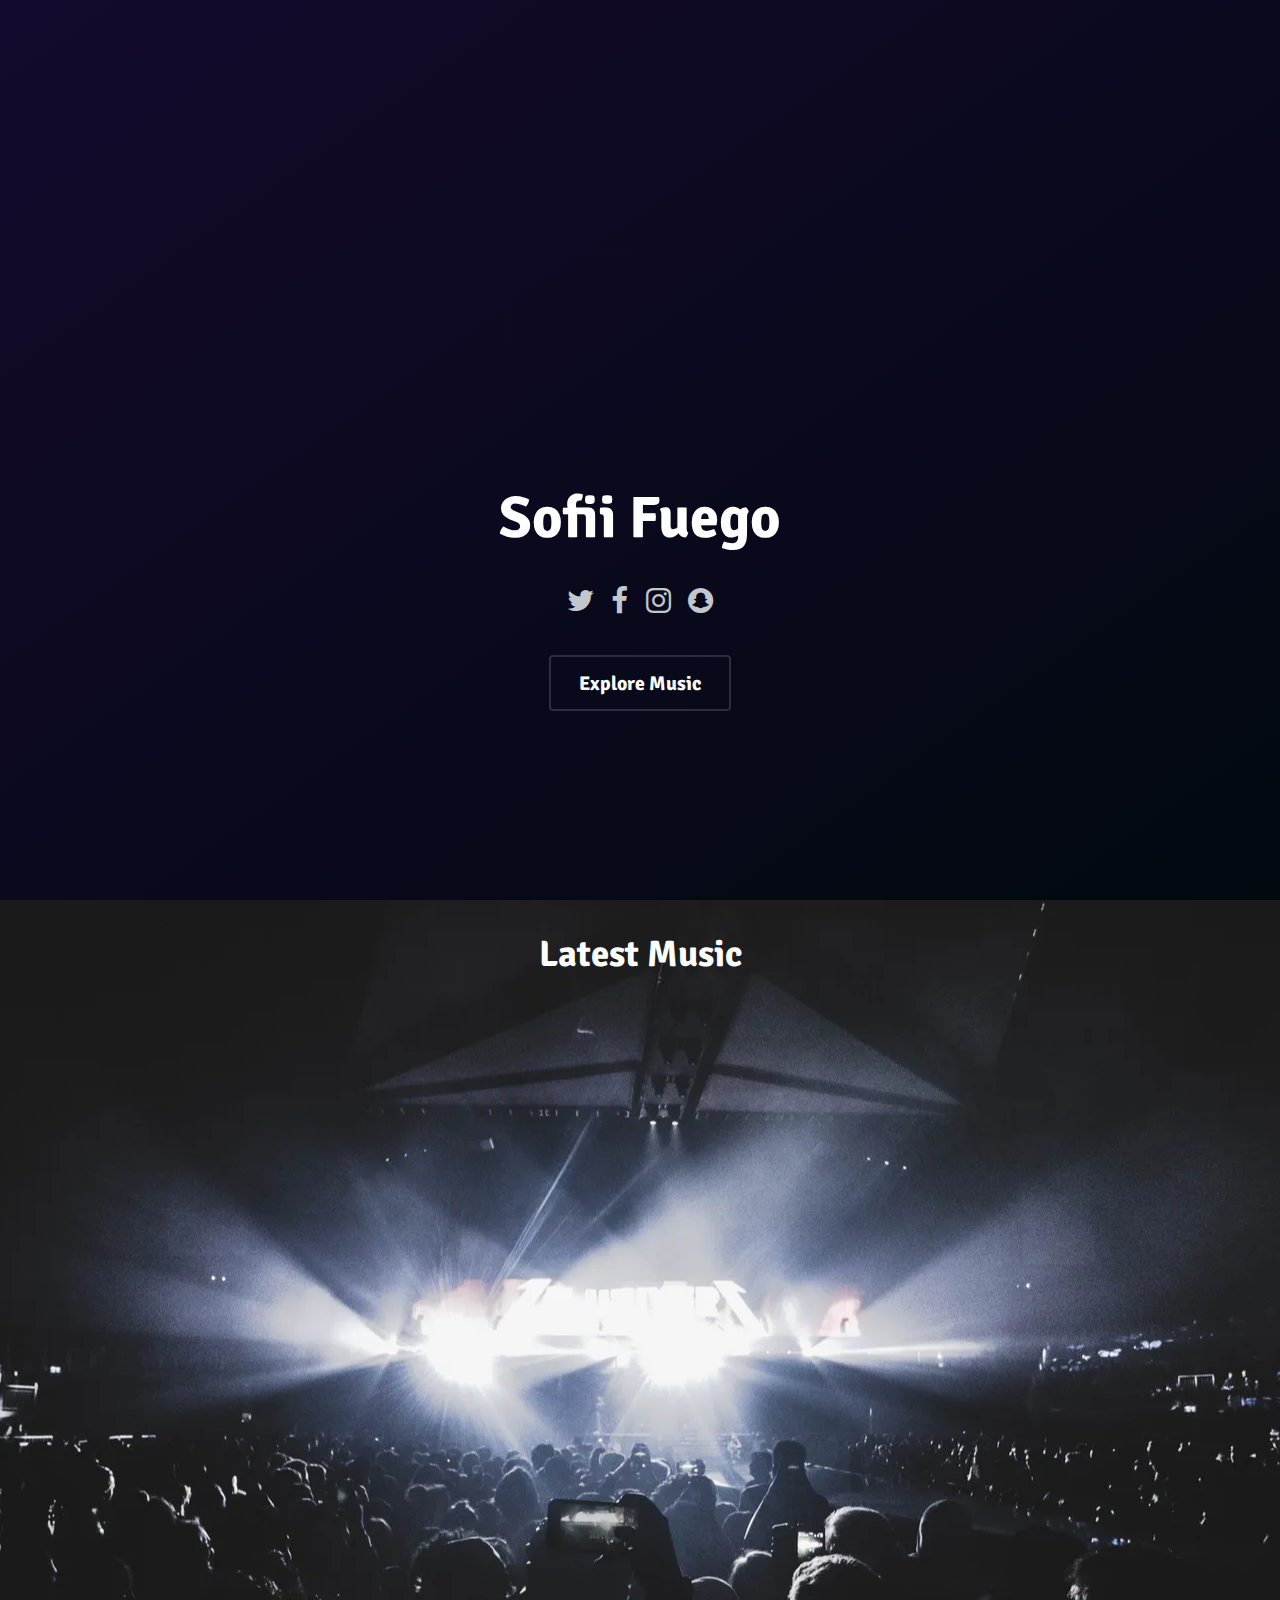
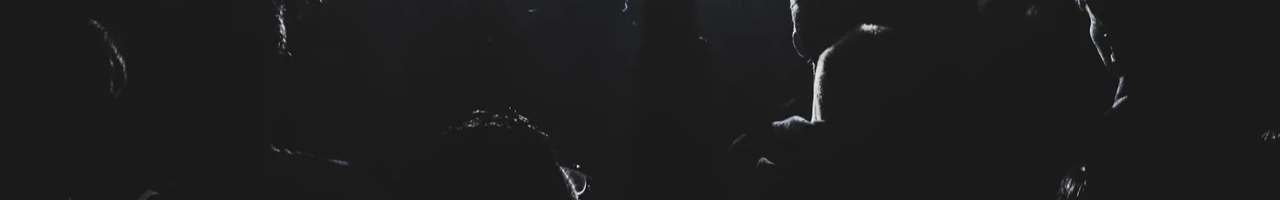
==== index.html @ 96dea08d "Add files via upload" ====
<!DOCTYPE HTML>
<!--
	Broadcast by TEMPLATED
	templated.co @templatedco
	Released for free under the Creative Commons Attribution 3.0 license (templated.co/license)
-->
<html>
	<head>
		<title>Broadcast by TEMPLATED</title>
		<meta charset="utf-8" />
		<meta name="viewport" content="width=device-width, initial-scale=1" />
		<link rel="stylesheet" href="assets/css/main.css" />
	</head>
	<body>

	



			<!-- Banner -->
			<!--
				To use a video as your background, set data-video to the name of your video without
				its extension (eg. images/banner). Your video must be available in both .mp4 and .webm
				formats to work correctly.
			-->
				<section id="banner">
					<div class="inner">
						<header>
							<h1>Sofii Fuego</h1>
							<ul class="icons">
								<li><a href="#" class="icon fa-twitter"><span class="label">Twitter</span></a></li>
								<li><a href="#" class="icon fa-facebook"><span class="label">Facebook</span></a></li>
								<li><a href="#" class="icon fa-instagram"><span class="label">Instagram</span></a></li>
								<li><a href="#" class="icon fa-snapchat"><span class="label">Snapchat</span></a></li>
							</ul>
						</header>
						<a href="#section-2" class="button big alt scrolly">Explore Music</a>
					</div>

				</section>
				<section id="section-2">
					<div id="section2">
						<div id="videoheader"><h2>Latest Music</h2></div>
						<div id="iframewrap">
							
								<iframe style="width:100%;height:100%;" src="https://www.youtube.com/embed/vJXxEV3_9A8" frameborder="0" allowfullscreen></iframe>

						</div>
					
					</div>
					
				</section>



			

		<!-- Scripts -->
			<script src="assets/js/jquery.min.js"></script>
			<script src="assets/js/jquery.scrolly.min.js"></script>
			<script src="assets/js/skel.min.js"></script>
			<script src="assets/js/util.js"></script>
			<script src="assets/js/main.js"></script>

	</body>
</html>
---- assets/css/main.css ----
@charset "UTF-8";
@import url(font-awesome.min.css);
@import url("https://fonts.googleapis.com/css?family=Signika:300,700");

/*
	Broadcast by TEMPLATED
	templated.co @templatedco
	Released for free under the Creative Commons Attribution 3.0 license (templated.co/license)
*/

/* Reset */
	
	html, body, div, span, applet, object, iframe, h1, h2, h3, h4, h5, h6, p, blockquote, pre, a, abbr, acronym, address, big, cite, code, del, dfn, em, img, ins, kbd, q, s, samp, small, strike, strong, sub, sup, tt, var, b, u, i, center, dl, dt, dd, ol, ul, li, fieldset, form, label, legend, table, caption, tbody, tfoot, thead, tr, th, td, article, aside, canvas, details, embed, figure, figcaption, footer, header, hgroup, menu, nav, output, ruby, section, summary, time, mark, audio, video {
		margin: 0;
		padding: 0;
		border: 0;
		font-size: 100%;
		font: inherit;
		vertical-align: baseline;
	}

	article, aside, details, figcaption, figure, footer, header, hgroup, menu, nav, section {
		display: block;
	}

	body {
		line-height: 1;
	}

	ol, ul {
		list-style: none;
	}

	blockquote, q {
		quotes: none;
	}

	blockquote:before, blockquote:after, q:before, q:after {
		content: '';
		content: none;
	}

	table {
		border-collapse: collapse;
		border-spacing: 0;
	}

	body {
		-webkit-text-size-adjust: none;
	}

/* Box Model */

	*, *:before, *:after {
		-moz-box-sizing: border-box;
		-webkit-box-sizing: border-box;
		box-sizing: border-box;
	}

/* Containers */

	.container {
		margin-left: auto;
		margin-right: auto;
	}

	.container.\31 25\25 {
		width: 100%;
		max-width: 100em;
		min-width: 80em;
	}

	.container.\37 5\25 {
		width: 60em;
	}

	.container.\35 0\25 {
		width: 40em;
	}

	.container.\32 5\25 {
		width: 20em;
	}

	.container {
		width: 80em;
	}
	#section2{
		position: relative;
		height: 100vh;
		width: 100%;
		justify-content: center;
		text-align: center;
		background-image: url("../../images/crowd.jpg");
		background-position: center;
	}
	#iframewrap{
		position: absolute;
		height: 80%;
		width: 70%;
		left: 15%;
	}
	#videoheader{
		position: relative;
		top: 3%;
	}


	@media screen and (max-width: 1680px) {

		.container.\31 25\25 {
			width: 100%;
			max-width: 100em;
			min-width: 80em;
		}

		.container.\37 5\25 {
			width: 60em;
		}

		.container.\35 0\25 {
			width: 40em;
		}

		.container.\32 5\25 {
			width: 20em;
		}

		.container {
			width: 80em;
		}

	}

	@media screen and (max-width: 1280px) {

		.container.\31 25\25 {
			width: 100%;
			max-width: 81.25em;
			min-width: 65em;
		}

		.container.\37 5\25 {
			width: 48.75em;
		}

		.container.\35 0\25 {
			width: 32.5em;
		}

		.container.\32 5\25 {
			width: 16.25em;
		}

		.container {
			width: 65em;
		}

	}

	@media screen and (max-width: 980px) {

		.container.\31 25\25 {
			width: 100%;
			max-width: 112.5%;
			min-width: 90%;
		}

		.container.\37 5\25 {
			width: 67.5%;
		}

		.container.\35 0\25 {
			width: 45%;
		}

		.container.\32 5\25 {
			width: 22.5%;
		}

		.container {
			width: 90%;
		}

	}

	@media screen and (max-width: 736px) {

		.container.\31 25\25 {
			width: 100%;
			max-width: 112.5%;
			min-width: 90%;
		}

		.container.\37 5\25 {
			width: 67.5%;
		}

		.container.\35 0\25 {
			width: 45%;
		}

		.container.\32 5\25 {
			width: 22.5%;
		}

		.container {
			width: 90% !important;
		}

	}

	@media screen and (max-width: 480px) {

		.container.\31 25\25 {
			width: 100%;
			max-width: 112.5%;
			min-width: 90%;
		}

		.container.\37 5\25 {
			width: 67.5%;
		}

		.container.\35 0\25 {
			width: 45%;
		}

		.container.\32 5\25 {
			width: 22.5%;
		}

		.container {
			width: 90% !important;
		}

	}

/* Grid */

	.row {
		border-bottom: solid 1px transparent;
		-moz-box-sizing: border-box;
		-webkit-box-sizing: border-box;
		box-sizing: border-box;
	}

	.row > * {
		float: left;
		-moz-box-sizing: border-box;
		-webkit-box-sizing: border-box;
		box-sizing: border-box;
	}

	.row:after, .row:before {
		content: '';
		display: block;
		clear: both;
		height: 0;
	}

	.row.uniform > * > :first-child {
		margin-top: 0;
	}

	.row.uniform > * > :last-child {
		margin-bottom: 0;
	}

	.row.\30 \25 > * {
		padding: 0 0 0 0em;
	}

	.row.\30 \25 {
		margin: 0 0 -1px 0em;
	}

	.row.uniform.\30 \25 > * {
		padding: 0em 0 0 0em;
	}

	.row.uniform.\30 \25 {
		margin: 0em 0 -1px 0em;
	}

	.row > * {
		padding: 0 0 0 2em;
	}

	.row {
		margin: 0 0 -1px -2em;
	}

	.row.uniform > * {
		padding: 2em 0 0 2em;
	}

	.row.uniform {
		margin: -2em 0 -1px -2em;
	}

	.row.\32 00\25 > * {
		padding: 0 0 0 4em;
	}

	.row.\32 00\25 {
		margin: 0 0 -1px -4em;
	}

	.row.uniform.\32 00\25 > * {
		padding: 4em 0 0 4em;
	}

	.row.uniform.\32 00\25 {
		margin: -4em 0 -1px -4em;
	}

	.row.\31 50\25 > * {
		padding: 0 0 0 3em;
	}

	.row.\31 50\25 {
		margin: 0 0 -1px -3em;
	}

	.row.uniform.\31 50\25 > * {
		padding: 3em 0 0 3em;
	}

	.row.uniform.\31 50\25 {
		margin: -3em 0 -1px -3em;
	}

	.row.\35 0\25 > * {
		padding: 0 0 0 1em;
	}

	.row.\35 0\25 {
		margin: 0 0 -1px -1em;
	}

	.row.uniform.\35 0\25 > * {
		padding: 1em 0 0 1em;
	}

	.row.uniform.\35 0\25 {
		margin: -1em 0 -1px -1em;
	}

	.row.\32 5\25 > * {
		padding: 0 0 0 0.5em;
	}

	.row.\32 5\25 {
		margin: 0 0 -1px -0.5em;
	}

	.row.uniform.\32 5\25 > * {
		padding: 0.5em 0 0 0.5em;
	}

	.row.uniform.\32 5\25 {
		margin: -0.5em 0 -1px -0.5em;
	}

	.\31 2u, .\31 2u\24 {
		width: 100%;
		clear: none;
		margin-left: 0;
	}

	.\31 1u, .\31 1u\24 {
		width: 91.6666666667%;
		clear: none;
		margin-left: 0;
	}

	.\31 0u, .\31 0u\24 {
		width: 83.3333333333%;
		clear: none;
		margin-left: 0;
	}

	.\39 u, .\39 u\24 {
		width: 75%;
		clear: none;
		margin-left: 0;
	}

	.\38 u, .\38 u\24 {
		width: 66.6666666667%;
		clear: none;
		margin-left: 0;
	}

	.\37 u, .\37 u\24 {
		width: 58.3333333333%;
		clear: none;
		margin-left: 0;
	}

	.\36 u, .\36 u\24 {
		width: 50%;
		clear: none;
		margin-left: 0;
	}

	.\35 u, .\35 u\24 {
		width: 41.6666666667%;
		clear: none;
		margin-left: 0;
	}

	.\34 u, .\34 u\24 {
		width: 33.3333333333%;
		clear: none;
		margin-left: 0;
	}

	.\33 u, .\33 u\24 {
		width: 25%;
		clear: none;
		margin-left: 0;
	}

	.\32 u, .\32 u\24 {
		width: 16.6666666667%;
		clear: none;
		margin-left: 0;
	}

	.\31 u, .\31 u\24 {
		width: 8.3333333333%;
		clear: none;
		margin-left: 0;
	}

	.\31 2u\24 + *,
	.\31 1u\24 + *,
	.\31 0u\24 + *,
	.\39 u\24 + *,
	.\38 u\24 + *,
	.\37 u\24 + *,
	.\36 u\24 + *,
	.\35 u\24 + *,
	.\34 u\24 + *,
	.\33 u\24 + *,
	.\32 u\24 + *,
	.\31 u\24 + * {
		clear: left;
	}

	.\-11u {
		margin-left: 91.66667%;
	}

	.\-10u {
		margin-left: 83.33333%;
	}

	.\-9u {
		margin-left: 75%;
	}

	.\-8u {
		margin-left: 66.66667%;
	}

	.\-7u {
		margin-left: 58.33333%;
	}

	.\-6u {
		margin-left: 50%;
	}

	.\-5u {
		margin-left: 41.66667%;
	}

	.\-4u {
		margin-left: 33.33333%;
	}

	.\-3u {
		margin-left: 25%;
	}

	.\-2u {
		margin-left: 16.66667%;
	}

	.\-1u {
		margin-left: 8.33333%;
	}

	@media screen and (max-width: 1680px) {

		.row > * {
			padding: 0 0 0 2em;
		}

		.row {
			margin: 0 0 -1px -2em;
		}

		.row.uniform > * {
			padding: 2em 0 0 2em;
		}

		.row.uniform {
			margin: -2em 0 -1px -2em;
		}

		.row.\32 00\25 > * {
			padding: 0 0 0 4em;
		}

		.row.\32 00\25 {
			margin: 0 0 -1px -4em;
		}

		.row.uniform.\32 00\25 > * {
			padding: 4em 0 0 4em;
		}

		.row.uniform.\32 00\25 {
			margin: -4em 0 -1px -4em;
		}

		.row.\31 50\25 > * {
			padding: 0 0 0 3em;
		}

		.row.\31 50\25 {
			margin: 0 0 -1px -3em;
		}

		.row.uniform.\31 50\25 > * {
			padding: 3em 0 0 3em;
		}

		.row.uniform.\31 50\25 {
			margin: -3em 0 -1px -3em;
		}

		.row.\35 0\25 > * {
			padding: 0 0 0 1em;
		}

		.row.\35 0\25 {
			margin: 0 0 -1px -1em;
		}

		.row.uniform.\35 0\25 > * {
			padding: 1em 0 0 1em;
		}

		.row.uniform.\35 0\25 {
			margin: -1em 0 -1px -1em;
		}

		.row.\32 5\25 > * {
			padding: 0 0 0 0.5em;
		}

		.row.\32 5\25 {
			margin: 0 0 -1px -0.5em;
		}

		.row.uniform.\32 5\25 > * {
			padding: 0.5em 0 0 0.5em;
		}

		.row.uniform.\32 5\25 {
			margin: -0.5em 0 -1px -0.5em;
		}

		.\31 2u\28xlarge\29, .\31 2u\24\28xlarge\29 {
			width: 100%;
			clear: none;
			margin-left: 0;
		}

		.\31 1u\28xlarge\29, .\31 1u\24\28xlarge\29 {
			width: 91.6666666667%;
			clear: none;
			margin-left: 0;
		}

		.\31 0u\28xlarge\29, .\31 0u\24\28xlarge\29 {
			width: 83.3333333333%;
			clear: none;
			margin-left: 0;
		}

		.\39 u\28xlarge\29, .\39 u\24\28xlarge\29 {
			width: 75%;
			clear: none;
			margin-left: 0;
		}

		.\38 u\28xlarge\29, .\38 u\24\28xlarge\29 {
			width: 66.6666666667%;
			clear: none;
			margin-left: 0;
		}

		.\37 u\28xlarge\29, .\37 u\24\28xlarge\29 {
			width: 58.3333333333%;
			clear: none;
			margin-left: 0;
		}

		.\36 u\28xlarge\29, .\36 u\24\28xlarge\29 {
			width: 50%;
			clear: none;
			margin-left: 0;
		}

		.\35 u\28xlarge\29, .\35 u\24\28xlarge\29 {
			width: 41.6666666667%;
			clear: none;
			margin-left: 0;
		}

		.\34 u\28xlarge\29, .\34 u\24\28xlarge\29 {
			width: 33.3333333333%;
			clear: none;
			margin-left: 0;
		}

		.\33 u\28xlarge\29, .\33 u\24\28xlarge\29 {
			width: 25%;
			clear: none;
			margin-left: 0;
		}

		.\32 u\28xlarge\29, .\32 u\24\28xlarge\29 {
			width: 16.6666666667%;
			clear: none;
			margin-left: 0;
		}

		.\31 u\28xlarge\29, .\31 u\24\28xlarge\29 {
			width: 8.3333333333%;
			clear: none;
			margin-left: 0;
		}

		.\31 2u\24\28xlarge\29 + *,
		.\31 1u\24\28xlarge\29 + *,
		.\31 0u\24\28xlarge\29 + *,
		.\39 u\24\28xlarge\29 + *,
		.\38 u\24\28xlarge\29 + *,
		.\37 u\24\28xlarge\29 + *,
		.\36 u\24\28xlarge\29 + *,
		.\35 u\24\28xlarge\29 + *,
		.\34 u\24\28xlarge\29 + *,
		.\33 u\24\28xlarge\29 + *,
		.\32 u\24\28xlarge\29 + *,
		.\31 u\24\28xlarge\29 + * {
			clear: left;
		}

		.\-11u\28xlarge\29 {
			margin-left: 91.66667%;
		}

		.\-10u\28xlarge\29 {
			margin-left: 83.33333%;
		}

		.\-9u\28xlarge\29 {
			margin-left: 75%;
		}

		.\-8u\28xlarge\29 {
			margin-left: 66.66667%;
		}

		.\-7u\28xlarge\29 {
			margin-left: 58.33333%;
		}

		.\-6u\28xlarge\29 {
			margin-left: 50%;
		}

		.\-5u\28xlarge\29 {
			margin-left: 41.66667%;
		}

		.\-4u\28xlarge\29 {
			margin-left: 33.33333%;
		}

		.\-3u\28xlarge\29 {
			margin-left: 25%;
		}

		.\-2u\28xlarge\29 {
			margin-left: 16.66667%;
		}

		.\-1u\28xlarge\29 {
			margin-left: 8.33333%;
		}

	}

	@media screen and (max-width: 1280px) {

		.row > * {
			padding: 0 0 0 1.5em;
		}

		.row {
			margin: 0 0 -1px -1.5em;
		}

		.row.uniform > * {
			padding: 1.5em 0 0 1.5em;
		}

		.row.uniform {
			margin: -1.5em 0 -1px -1.5em;
		}

		.row.\32 00\25 > * {
			padding: 0 0 0 3em;
		}

		.row.\32 00\25 {
			margin: 0 0 -1px -3em;
		}

		.row.uniform.\32 00\25 > * {
			padding: 3em 0 0 3em;
		}

		.row.uniform.\32 00\25 {
			margin: -3em 0 -1px -3em;
		}

		.row.\31 50\25 > * {
			padding: 0 0 0 2.25em;
		}

		.row.\31 50\25 {
			margin: 0 0 -1px -2.25em;
		}

		.row.uniform.\31 50\25 > * {
			padding: 2.25em 0 0 2.25em;
		}

		.row.uniform.\31 50\25 {
			margin: -2.25em 0 -1px -2.25em;
		}

		.row.\35 0\25 > * {
			padding: 0 0 0 0.75em;
		}

		.row.\35 0\25 {
			margin: 0 0 -1px -0.75em;
		}

		.row.uniform.\35 0\25 > * {
			padding: 0.75em 0 0 0.75em;
		}

		.row.uniform.\35 0\25 {
			margin: -0.75em 0 -1px -0.75em;
		}

		.row.\32 5\25 > * {
			padding: 0 0 0 0.375em;
		}

		.row.\32 5\25 {
			margin: 0 0 -1px -0.375em;
		}

		.row.uniform.\32 5\25 > * {
			padding: 0.375em 0 0 0.375em;
		}

		.row.uniform.\32 5\25 {
			margin: -0.375em 0 -1px -0.375em;
		}

		.\31 2u\28large\29, .\31 2u\24\28large\29 {
			width: 100%;
			clear: none;
			margin-left: 0;
		}

		.\31 1u\28large\29, .\31 1u\24\28large\29 {
			width: 91.6666666667%;
			clear: none;
			margin-left: 0;
		}

		.\31 0u\28large\29, .\31 0u\24\28large\29 {
			width: 83.3333333333%;
			clear: none;
			margin-left: 0;
		}

		.\39 u\28large\29, .\39 u\24\28large\29 {
			width: 75%;
			clear: none;
			margin-left: 0;
		}

		.\38 u\28large\29, .\38 u\24\28large\29 {
			width: 66.6666666667%;
			clear: none;
			margin-left: 0;
		}

		.\37 u\28large\29, .\37 u\24\28large\29 {
			width: 58.3333333333%;
			clear: none;
			margin-left: 0;
		}

		.\36 u\28large\29, .\36 u\24\28large\29 {
			width: 50%;
			clear: none;
			margin-left: 0;
		}

		.\35 u\28large\29, .\35 u\24\28large\29 {
			width: 41.6666666667%;
			clear: none;
			margin-left: 0;
		}

		.\34 u\28large\29, .\34 u\24\28large\29 {
			width: 33.3333333333%;
			clear: none;
			margin-left: 0;
		}

		.\33 u\28large\29, .\33 u\24\28large\29 {
			width: 25%;
			clear: none;
			margin-left: 0;
		}

		.\32 u\28large\29, .\32 u\24\28large\29 {
			width: 16.6666666667%;
			clear: none;
			margin-left: 0;
		}

		.\31 u\28large\29, .\31 u\24\28large\29 {
			width: 8.3333333333%;
			clear: none;
			margin-left: 0;
		}

		.\31 2u\24\28large\29 + *,
		.\31 1u\24\28large\29 + *,
		.\31 0u\24\28large\29 + *,
		.\39 u\24\28large\29 + *,
		.\38 u\24\28large\29 + *,
		.\37 u\24\28large\29 + *,
		.\36 u\24\28large\29 + *,
		.\35 u\24\28large\29 + *,
		.\34 u\24\28large\29 + *,
		.\33 u\24\28large\29 + *,
		.\32 u\24\28large\29 + *,
		.\31 u\24\28large\29 + * {
			clear: left;
		}

		.\-11u\28large\29 {
			margin-left: 91.66667%;
		}

		.\-10u\28large\29 {
			margin-left: 83.33333%;
		}

		.\-9u\28large\29 {
			margin-left: 75%;
		}

		.\-8u\28large\29 {
			margin-left: 66.66667%;
		}

		.\-7u\28large\29 {
			margin-left: 58.33333%;
		}

		.\-6u\28large\29 {
			margin-left: 50%;
		}

		.\-5u\28large\29 {
			margin-left: 41.66667%;
		}

		.\-4u\28large\29 {
			margin-left: 33.33333%;
		}

		.\-3u\28large\29 {
			margin-left: 25%;
		}

		.\-2u\28large\29 {
			margin-left: 16.66667%;
		}

		.\-1u\28large\29 {
			margin-left: 8.33333%;
		}

	}

	@media screen and (max-width: 980px) {

		.row > * {
			padding: 0 0 0 1.5em;
		}

		.row {
			margin: 0 0 -1px -1.5em;
		}

		.row.uniform > * {
			padding: 1.5em 0 0 1.5em;
		}

		.row.uniform {
			margin: -1.5em 0 -1px -1.5em;
		}

		.row.\32 00\25 > * {
			padding: 0 0 0 3em;
		}

		.row.\32 00\25 {
			margin: 0 0 -1px -3em;
		}

		.row.uniform.\32 00\25 > * {
			padding: 3em 0 0 3em;
		}

		.row.uniform.\32 00\25 {
			margin: -3em 0 -1px -3em;
		}

		.row.\31 50\25 > * {
			padding: 0 0 0 2.25em;
		}

		.row.\31 50\25 {
			margin: 0 0 -1px -2.25em;
		}

		.row.uniform.\31 50\25 > * {
			padding: 2.25em 0 0 2.25em;
		}

		.row.uniform.\31 50\25 {
			margin: -2.25em 0 -1px -2.25em;
		}

		.row.\35 0\25 > * {
			padding: 0 0 0 0.75em;
		}

		.row.\35 0\25 {
			margin: 0 0 -1px -0.75em;
		}

		.row.uniform.\35 0\25 > * {
			padding: 0.75em 0 0 0.75em;
		}

		.row.uniform.\35 0\25 {
			margin: -0.75em 0 -1px -0.75em;
		}

		.row.\32 5\25 > * {
			padding: 0 0 0 0.375em;
		}

		.row.\32 5\25 {
			margin: 0 0 -1px -0.375em;
		}

		.row.uniform.\32 5\25 > * {
			padding: 0.375em 0 0 0.375em;
		}

		.row.uniform.\32 5\25 {
			margin: -0.375em 0 -1px -0.375em;
		}

		.\31 2u\28medium\29, .\31 2u\24\28medium\29 {
			width: 100%;
			clear: none;
			margin-left: 0;
		}

		.\31 1u\28medium\29, .\31 1u\24\28medium\29 {
			width: 91.6666666667%;
			clear: none;
			margin-left: 0;
		}

		.\31 0u\28medium\29, .\31 0u\24\28medium\29 {
			width: 83.3333333333%;
			clear: none;
			margin-left: 0;
		}

		.\39 u\28medium\29, .\39 u\24\28medium\29 {
			width: 75%;
			clear: none;
			margin-left: 0;
		}

		.\38 u\28medium\29, .\38 u\24\28medium\29 {
			width: 66.6666666667%;
			clear: none;
			margin-left: 0;
		}

		.\37 u\28medium\29, .\37 u\24\28medium\29 {
			width: 58.3333333333%;
			clear: none;
			margin-left: 0;
		}

		.\36 u\28medium\29, .\36 u\24\28medium\29 {
			width: 50%;
			clear: none;
			margin-left: 0;
		}

		.\35 u\28medium\29, .\35 u\24\28medium\29 {
			width: 41.6666666667%;
			clear: none;
			margin-left: 0;
		}

		.\34 u\28medium\29, .\34 u\24\28medium\29 {
			width: 33.3333333333%;
			clear: none;
			margin-left: 0;
		}

		.\33 u\28medium\29, .\33 u\24\28medium\29 {
			width: 25%;
			clear: none;
			margin-left: 0;
		}

		.\32 u\28medium\29, .\32 u\24\28medium\29 {
			width: 16.6666666667%;
			clear: none;
			margin-left: 0;
		}

		.\31 u\28medium\29, .\31 u\24\28medium\29 {
			width: 8.3333333333%;
			clear: none;
			margin-left: 0;
		}

		.\31 2u\24\28medium\29 + *,
		.\31 1u\24\28medium\29 + *,
		.\31 0u\24\28medium\29 + *,
		.\39 u\24\28medium\29 + *,
		.\38 u\24\28medium\29 + *,
		.\37 u\24\28medium\29 + *,
		.\36 u\24\28medium\29 + *,
		.\35 u\24\28medium\29 + *,
		.\34 u\24\28medium\29 + *,
		.\33 u\24\28medium\29 + *,
		.\32 u\24\28medium\29 + *,
		.\31 u\24\28medium\29 + * {
			clear: left;
		}

		.\-11u\28medium\29 {
			margin-left: 91.66667%;
		}

		.\-10u\28medium\29 {
			margin-left: 83.33333%;
		}

		.\-9u\28medium\29 {
			margin-left: 75%;
		}

		.\-8u\28medium\29 {
			margin-left: 66.66667%;
		}

		.\-7u\28medium\29 {
			margin-left: 58.33333%;
		}

		.\-6u\28medium\29 {
			margin-left: 50%;
		}

		.\-5u\28medium\29 {
			margin-left: 41.66667%;
		}

		.\-4u\28medium\29 {
			margin-left: 33.33333%;
		}

		.\-3u\28medium\29 {
			margin-left: 25%;
		}

		.\-2u\28medium\29 {
			margin-left: 16.66667%;
		}

		.\-1u\28medium\29 {
			margin-left: 8.33333%;
		}

	}

	@media screen and (max-width: 736px) {

		.row > * {
			padding: 0 0 0 1.25em;
		}

		.row {
			margin: 0 0 -1px -1.25em;
		}

		.row.uniform > * {
			padding: 1.25em 0 0 1.25em;
		}

		.row.uniform {
			margin: -1.25em 0 -1px -1.25em;
		}

		.row.\32 00\25 > * {
			padding: 0 0 0 2.5em;
		}

		.row.\32 00\25 {
			margin: 0 0 -1px -2.5em;
		}

		.row.uniform.\32 00\25 > * {
			padding: 2.5em 0 0 2.5em;
		}

		.row.uniform.\32 00\25 {
			margin: -2.5em 0 -1px -2.5em;
		}

		.row.\31 50\25 > * {
			padding: 0 0 0 1.875em;
		}

		.row.\31 50\25 {
			margin: 0 0 -1px -1.875em;
		}

		.row.uniform.\31 50\25 > * {
			padding: 1.875em 0 0 1.875em;
		}

		.row.uniform.\31 50\25 {
			margin: -1.875em 0 -1px -1.875em;
		}

		.row.\35 0\25 > * {
			padding: 0 0 0 0.625em;
		}

		.row.\35 0\25 {
			margin: 0 0 -1px -0.625em;
		}

		.row.uniform.\35 0\25 > * {
			padding: 0.625em 0 0 0.625em;
		}

		.row.uniform.\35 0\25 {
			margin: -0.625em 0 -1px -0.625em;
		}

		.row.\32 5\25 > * {
			padding: 0 0 0 0.3125em;
		}

		.row.\32 5\25 {
			margin: 0 0 -1px -0.3125em;
		}

		.row.uniform.\32 5\25 > * {
			padding: 0.3125em 0 0 0.3125em;
		}

		.row.uniform.\32 5\25 {
			margin: -0.3125em 0 -1px -0.3125em;
		}

		.\31 2u\28small\29, .\31 2u\24\28small\29 {
			width: 100%;
			clear: none;
			margin-left: 0;
		}

		.\31 1u\28small\29, .\31 1u\24\28small\29 {
			width: 91.6666666667%;
			clear: none;
			margin-left: 0;
		}

		.\31 0u\28small\29, .\31 0u\24\28small\29 {
			width: 83.3333333333%;
			clear: none;
			margin-left: 0;
		}

		.\39 u\28small\29, .\39 u\24\28small\29 {
			width: 75%;
			clear: none;
			margin-left: 0;
		}

		.\38 u\28small\29, .\38 u\24\28small\29 {
			width: 66.6666666667%;
			clear: none;
			margin-left: 0;
		}

		.\37 u\28small\29, .\37 u\24\28small\29 {
			width: 58.3333333333%;
			clear: none;
			margin-left: 0;
		}

		.\36 u\28small\29, .\36 u\24\28small\29 {
			width: 50%;
			clear: none;
			margin-left: 0;
		}

		.\35 u\28small\29, .\35 u\24\28small\29 {
			width: 41.6666666667%;
			clear: none;
			margin-left: 0;
		}

		.\34 u\28small\29, .\34 u\24\28small\29 {
			width: 33.3333333333%;
			clear: none;
			margin-left: 0;
		}

		.\33 u\28small\29, .\33 u\24\28small\29 {
			width: 25%;
			clear: none;
			margin-left: 0;
		}

		.\32 u\28small\29, .\32 u\24\28small\29 {
			width: 16.6666666667%;
			clear: none;
			margin-left: 0;
		}

		.\31 u\28small\29, .\31 u\24\28small\29 {
			width: 8.3333333333%;
			clear: none;
			margin-left: 0;
		}

		.\31 2u\24\28small\29 + *,
		.\31 1u\24\28small\29 + *,
		.\31 0u\24\28small\29 + *,
		.\39 u\24\28small\29 + *,
		.\38 u\24\28small\29 + *,
		.\37 u\24\28small\29 + *,
		.\36 u\24\28small\29 + *,
		.\35 u\24\28small\29 + *,
		.\34 u\24\28small\29 + *,
		.\33 u\24\28small\29 + *,
		.\32 u\24\28small\29 + *,
		.\31 u\24\28small\29 + * {
			clear: left;
		}

		.\-11u\28small\29 {
			margin-left: 91.66667%;
		}

		.\-10u\28small\29 {
			margin-left: 83.33333%;
		}

		.\-9u\28small\29 {
			margin-left: 75%;
		}

		.\-8u\28small\29 {
			margin-left: 66.66667%;
		}

		.\-7u\28small\29 {
			margin-left: 58.33333%;
		}

		.\-6u\28small\29 {
			margin-left: 50%;
		}

		.\-5u\28small\29 {
			margin-left: 41.66667%;
		}

		.\-4u\28small\29 {
			margin-left: 33.33333%;
		}

		.\-3u\28small\29 {
			margin-left: 25%;
		}

		.\-2u\28small\29 {
			margin-left: 16.66667%;
		}

		.\-1u\28small\29 {
			margin-left: 8.33333%;
		}

	}

	@media screen and (max-width: 480px) {

		.row > * {
			padding: 0 0 0 1.25em;
		}

		.row {
			margin: 0 0 -1px -1.25em;
		}

		.row.uniform > * {
			padding: 1.25em 0 0 1.25em;
		}

		.row.uniform {
			margin: -1.25em 0 -1px -1.25em;
		}

		.row.\32 00\25 > * {
			padding: 0 0 0 2.5em;
		}

		.row.\32 00\25 {
			margin: 0 0 -1px -2.5em;
		}

		.row.uniform.\32 00\25 > * {
			padding: 2.5em 0 0 2.5em;
		}

		.row.uniform.\32 00\25 {
			margin: -2.5em 0 -1px -2.5em;
		}

		.row.\31 50\25 > * {
			padding: 0 0 0 1.875em;
		}

		.row.\31 50\25 {
			margin: 0 0 -1px -1.875em;
		}

		.row.uniform.\31 50\25 > * {
			padding: 1.875em 0 0 1.875em;
		}

		.row.uniform.\31 50\25 {
			margin: -1.875em 0 -1px -1.875em;
		}

		.row.\35 0\25 > * {
			padding: 0 0 0 0.625em;
		}

		.row.\35 0\25 {
			margin: 0 0 -1px -0.625em;
		}

		.row.uniform.\35 0\25 > * {
			padding: 0.625em 0 0 0.625em;
		}

		.row.uniform.\35 0\25 {
			margin: -0.625em 0 -1px -0.625em;
		}

		.row.\32 5\25 > * {
			padding: 0 0 0 0.3125em;
		}

		.row.\32 5\25 {
			margin: 0 0 -1px -0.3125em;
		}

		.row.uniform.\32 5\25 > * {
			padding: 0.3125em 0 0 0.3125em;
		}

		.row.uniform.\32 5\25 {
			margin: -0.3125em 0 -1px -0.3125em;
		}

		.\31 2u\28xsmall\29, .\31 2u\24\28xsmall\29 {
			width: 100%;
			clear: none;
			margin-left: 0;
		}

		.\31 1u\28xsmall\29, .\31 1u\24\28xsmall\29 {
			width: 91.6666666667%;
			clear: none;
			margin-left: 0;
		}

		.\31 0u\28xsmall\29, .\31 0u\24\28xsmall\29 {
			width: 83.3333333333%;
			clear: none;
			margin-left: 0;
		}

		.\39 u\28xsmall\29, .\39 u\24\28xsmall\29 {
			width: 75%;
			clear: none;
			margin-left: 0;
		}

		.\38 u\28xsmall\29, .\38 u\24\28xsmall\29 {
			width: 66.6666666667%;
			clear: none;
			margin-left: 0;
		}

		.\37 u\28xsmall\29, .\37 u\24\28xsmall\29 {
			width: 58.3333333333%;
			clear: none;
			margin-left: 0;
		}

		.\36 u\28xsmall\29, .\36 u\24\28xsmall\29 {
			width: 50%;
			clear: none;
			margin-left: 0;
		}

		.\35 u\28xsmall\29, .\35 u\24\28xsmall\29 {
			width: 41.6666666667%;
			clear: none;
			margin-left: 0;
		}

		.\34 u\28xsmall\29, .\34 u\24\28xsmall\29 {
			width: 33.3333333333%;
			clear: none;
			margin-left: 0;
		}

		.\33 u\28xsmall\29, .\33 u\24\28xsmall\29 {
			width: 25%;
			clear: none;
			margin-left: 0;
		}

		.\32 u\28xsmall\29, .\32 u\24\28xsmall\29 {
			width: 16.6666666667%;
			clear: none;
			margin-left: 0;
		}

		.\31 u\28xsmall\29, .\31 u\24\28xsmall\29 {
			width: 8.3333333333%;
			clear: none;
			margin-left: 0;
		}

		.\31 2u\24\28xsmall\29 + *,
		.\31 1u\24\28xsmall\29 + *,
		.\31 0u\24\28xsmall\29 + *,
		.\39 u\24\28xsmall\29 + *,
		.\38 u\24\28xsmall\29 + *,
		.\37 u\24\28xsmall\29 + *,
		.\36 u\24\28xsmall\29 + *,
		.\35 u\24\28xsmall\29 + *,
		.\34 u\24\28xsmall\29 + *,
		.\33 u\24\28xsmall\29 + *,
		.\32 u\24\28xsmall\29 + *,
		.\31 u\24\28xsmall\29 + * {
			clear: left;
		}

		.\-11u\28xsmall\29 {
			margin-left: 91.66667%;
		}

		.\-10u\28xsmall\29 {
			margin-left: 83.33333%;
		}

		.\-9u\28xsmall\29 {
			margin-left: 75%;
		}

		.\-8u\28xsmall\29 {
			margin-left: 66.66667%;
		}

		.\-7u\28xsmall\29 {
			margin-left: 58.33333%;
		}

		.\-6u\28xsmall\29 {
			margin-left: 50%;
		}

		.\-5u\28xsmall\29 {
			margin-left: 41.66667%;
		}

		.\-4u\28xsmall\29 {
			margin-left: 33.33333%;
		}

		.\-3u\28xsmall\29 {
			margin-left: 25%;
		}

		.\-2u\28xsmall\29 {
			margin-left: 16.66667%;
		}

		.\-1u\28xsmall\29 {
			margin-left: 8.33333%;
		}

	}

/* Basic */

	@-ms-viewport {
		width: device-width;
	}

	body {
		-ms-overflow-style: scrollbar;
	}

	@media screen and (max-width: 480px) {

		html, body {
			min-width: 320px;
		}

	}

	body {
		background: #020B13;
	}

		body.is-loading *, body.is-loading *:before, body.is-loading *:after {
			-moz-animation: none !important;
			-webkit-animation: none !important;
			-ms-animation: none !important;
			animation: none !important;
			-moz-transition: none !important;
			-webkit-transition: none !important;
			-ms-transition: none !important;
			transition: none !important;
		}

/* Type */

	body {
		background-color: #020B13;
		color: #c0c2c4;
	}

	body, input, select, textarea {
		font-family: "Signika", sans-serif;
		font-size: 13pt;
		font-weight: 300;
		line-height: 1.65;
	}

		@media screen and (max-width: 1680px) {

			body, input, select, textarea {
				font-size: 11pt;
			}

		}

		@media screen and (max-width: 1280px) {

			body, input, select, textarea {
				font-size: 11pt;
			}

		}

		@media screen and (max-width: 980px) {

			body, input, select, textarea {
				font-size: 12pt;
			}

		}

		@media screen and (max-width: 736px) {

			body, input, select, textarea {
				font-size: 12pt;
			}

		}

		@media screen and (max-width: 480px) {

			body, input, select, textarea {
				font-size: 12pt;
			}

		}

	a {
		-moz-transition: color 0.2s ease-in-out;
		-webkit-transition: color 0.2s ease-in-out;
		-ms-transition: color 0.2s ease-in-out;
		transition: color 0.2s ease-in-out;
		text-decoration: none;
	}

	strong, b {
		font-weight: 700;
	}

	em, i {
		font-style: italic;
	}

	p {
		margin: 0 0 2em 0;
	}

	h1, h2, h3, h4, h5, h6 {
		font-weight: 700;
		line-height: 1.5;
		margin: 0 0 1em 0;
	}

		h1 a, h2 a, h3 a, h4 a, h5 a, h6 a {
			color: inherit;
			text-decoration: none;
		}

	h2 {
		font-size: 2.5em;
	}

		@media screen and (max-width: 736px) {

			h2 {
				font-size: 2em;
			}

		}

		@media screen and (max-width: 480px) {

			h2 {
				font-size: 1.5em;
			}

		}

	h3 {
		font-size: 1.75em;
	}

		@media screen and (max-width: 736px) {

			h3 {
				font-size: 1.5em;
			}

		}

		@media screen and (max-width: 480px) {

			h3 {
				font-size: 1.25em;
			}

		}

	h4 {
		font-size: 1.5em;
	}

	h5 {
		font-size: 0.9em;
	}

	h6 {
		font-size: 0.7em;
	}

	sub {
		font-size: 0.8em;
		position: relative;
		top: 0.5em;
	}

	sup {
		font-size: 0.8em;
		position: relative;
		top: -0.5em;
	}

	blockquote {
		border-left: solid 4px;
		font-style: italic;
		margin: 0 0 2em 0;
		padding: 0.5em 0 0.5em 2em;
	}

	code {
		border-radius: 4px;
		border: solid 1px;
		font-family: "Courier New", monospace;
		font-size: 0.9em;
		margin: 0 0.25em;
		padding: 0.25em 0.65em;
	}

	pre {
		-webkit-overflow-scrolling: touch;
		font-family: "Courier New", monospace;
		font-size: 0.9em;
		margin: 0 0 2em 0;
	}

		pre code {
			display: block;
			line-height: 1.75;
			padding: 1em 1.5em;
			overflow-x: auto;
		}

	hr {
		border: 0;
		border-bottom: solid 1px;
		margin: 2em 0;
	}

		hr.major {
			margin: 3em 0;
		}

	.align-left {
		text-align: left;
	}

	.align-center {
		text-align: center;
	}

	.align-right {
		text-align: right;
	}

	input, select, textarea {
		color: #ffffff;
	}

	a {
		color: #c1c7cd;
	}

		a:hover {
			color: rgba(193, 199, 205, 0.5);
		}

	strong, b {
		color: #ffffff;
	}

	h1, h2, h3, h4, h5, h6 {
		color: #ffffff;
	}

	blockquote {
		border-left-color: rgba(255, 255, 255, 0.15);
	}

	code {
		background: rgba(255, 255, 255, 0.075);
		border-color: rgba(255, 255, 255, 0.15);
	}

	hr {
		border-bottom-color: rgba(255, 255, 255, 0.15);
	}

/* Box */

	.box {
		border-radius: 4px;
		border: solid 1px;
		margin-bottom: 2em;
		padding: 1.5em;
	}

		.box > :last-child,
		.box > :last-child > :last-child,
		.box > :last-child > :last-child > :last-child {
			margin-bottom: 0;
		}

		.box.alt {
			border: 0;
			border-radius: 0;
			padding: 0;
		}

	.box {
		border-color: rgba(255, 255, 255, 0.15);
	}

/* Button */

	input[type="submit"],
	input[type="reset"],
	input[type="button"],
	button,
	.button {
		-moz-appearance: none;
		-webkit-appearance: none;
		-ms-appearance: none;
		appearance: none;
		-moz-transition: background-color 0.2s ease-in-out, color 0.2s ease-in-out;
		-webkit-transition: background-color 0.2s ease-in-out, color 0.2s ease-in-out;
		-ms-transition: background-color 0.2s ease-in-out, color 0.2s ease-in-out;
		transition: background-color 0.2s ease-in-out, color 0.2s ease-in-out;
		border-radius: 4px;
		border: 0;
		cursor: pointer;
		display: inline-block;
		font-weight: 700;
		height: 2.85em;
		line-height: 2.95em;
		padding: 0 1.5em;
		text-align: center;
		text-decoration: none;
		white-space: nowrap;
	}

		input[type="submit"].icon,
		input[type="reset"].icon,
		input[type="button"].icon,
		button.icon,
		.button.icon {
			padding-left: 1.35em;
		}

			input[type="submit"].icon:before,
			input[type="reset"].icon:before,
			input[type="button"].icon:before,
			button.icon:before,
			.button.icon:before {
				margin-right: 0.5em;
			}

		input[type="submit"].fit,
		input[type="reset"].fit,
		input[type="button"].fit,
		button.fit,
		.button.fit {
			display: block;
			margin: 0 0 1em 0;
			width: 100%;
		}

		input[type="submit"].small,
		input[type="reset"].small,
		input[type="button"].small,
		button.small,
		.button.small {
			font-size: 0.8em;
		}

		input[type="submit"].big,
		input[type="reset"].big,
		input[type="button"].big,
		button.big,
		.button.big {
			font-size: 1.35em;
		}

		input[type="submit"].disabled, input[type="submit"]:disabled,
		input[type="reset"].disabled,
		input[type="reset"]:disabled,
		input[type="button"].disabled,
		input[type="button"]:disabled,
		button.disabled,
		button:disabled,
		.button.disabled,
		.button:disabled {
			-moz-pointer-events: none;
			-webkit-pointer-events: none;
			-ms-pointer-events: none;
			pointer-events: none;
			opacity: 0.25;
		}

		@media screen and (max-width: 480px) {

			input[type="submit"],
			input[type="reset"],
			input[type="button"],
			button,
			.button {
				padding: 0;
			}

		}

	input[type="submit"],
	input[type="reset"],
	input[type="button"],
	button,
	.button {
		background-color: #041625;
		color: #ffffff !important;
	}

		input[type="submit"]:hover,
		input[type="reset"]:hover,
		input[type="button"]:hover,
		button:hover,
		.button:hover {
			background-color: #06243c;
		}

		input[type="submit"]:active,
		input[type="reset"]:active,
		input[type="button"]:active,
		button:active,
		.button:active {
			background-color: #02080e;
		}

		input[type="submit"].alt,
		input[type="reset"].alt,
		input[type="button"].alt,
		button.alt,
		.button.alt {
			background-color: transparent;
			box-shadow: inset 0 0 0 2px rgba(255, 255, 255, 0.15);
			color: #ffffff !important;
		}

			input[type="submit"].alt:hover,
			input[type="reset"].alt:hover,
			input[type="button"].alt:hover,
			button.alt:hover,
			.button.alt:hover {
				background-color: rgba(255, 255, 255, 0.075);
			}

			input[type="submit"].alt:active,
			input[type="reset"].alt:active,
			input[type="button"].alt:active,
			button.alt:active,
			.button.alt:active {
				background-color: rgba(255, 255, 255, 0.2);
			}

			input[type="submit"].alt.icon:before,
			input[type="reset"].alt.icon:before,
			input[type="button"].alt.icon:before,
			button.alt.icon:before,
			.button.alt.icon:before {
				color: #676d71;
			}

		input[type="submit"].special,
		input[type="reset"].special,
		input[type="button"].special,
		button.special,
		.button.special {
			background-color: #062038;
			color: #ffffff !important;
		}

			input[type="submit"].special:hover,
			input[type="reset"].special:hover,
			input[type="button"].special:hover,
			button.special:hover,
			.button.special:hover {
				background-color: #082d4f;
			}

			input[type="submit"].special:active,
			input[type="reset"].special:active,
			input[type="button"].special:active,
			button.special:active,
			.button.special:active {
				background-color: #041321;
			}

/* Flex */

	.flex {
		display: -ms-flexbox;
		-ms-flex-pack: justify;
		display: -moz-flex;
		display: -webkit-flex;
		display: -ms-flex;
		display: flex;
		-moz-flex-wrap: wrap;
		-webkit-flex-wrap: wrap;
		-ms-flex-wrap: wrap;
		flex-wrap: wrap;
		-moz-justify-content: space-between;
		-webkit-justify-content: space-between;
		-ms-justify-content: space-between;
		justify-content: space-between;
	}

		.flex.flex-2, .flex.flex-3 {
			-moz-align-items: stretch;
			-webkit-align-items: stretch;
			-ms-align-items: stretch;
			align-items: stretch;
		}

		.flex.flex-2 .col {
			width: 48%;
		}

		.flex.flex-3 .col {
			width: 31%;
		}

		.flex.flex-4 .col {
			width: 22%;
		}

		.flex.flex-tabs {
			-moz-flex-wrap: nowrap;
			-webkit-flex-wrap: nowrap;
			-ms-flex-wrap: nowrap;
			flex-wrap: nowrap;
		}

			.flex.flex-tabs ul {
				width: 20%;
			}

			.flex.flex-tabs .tabs {
				width: 77%;
			}

		@media screen and (max-width: 980px) {

			.flex.flex-4 .col {
				width: 48%;
			}

			.flex.flex-tabs ul {
				width: 30%;
			}

			.flex.flex-tabs .tabs {
				width: 67%;
			}

			.flex.flex-tabs .flex-3 .col {
				width: 48%;
			}

		}

		@media screen and (max-width: 736px) {

			.flex.flex-2 .col, .flex.flex-3 .col, .flex.flex-4 .col {
				width: 100%;
			}

			.flex.flex-tabs {
				-moz-flex-wrap: wrap;
				-webkit-flex-wrap: wrap;
				-ms-flex-wrap: wrap;
				flex-wrap: wrap;
			}

				.flex.flex-tabs ul {
					width: 100%;
				}

				.flex.flex-tabs .tabs {
					width: 100%;
				}

				.flex.flex-tabs .flex-3 .col {
					width: 100%;
				}

		}

/* Form */

	form {
		margin: 0 0 2em 0;
	}

	label {
		display: block;
		font-size: 0.9em;
		font-weight: 700;
		margin: 0 0 1em 0;
	}

	input[type="text"],
	input[type="password"],
	input[type="email"],
	select,
	textarea {
		-moz-appearance: none;
		-webkit-appearance: none;
		-ms-appearance: none;
		appearance: none;
		border-radius: 4px;
		border: none;
		border: solid 1px;
		color: inherit;
		display: block;
		outline: 0;
		padding: 0 1em;
		text-decoration: none;
		width: 100%;
	}

		input[type="text"]:invalid,
		input[type="password"]:invalid,
		input[type="email"]:invalid,
		select:invalid,
		textarea:invalid {
			box-shadow: none;
		}

	.select-wrapper {
		text-decoration: none;
		display: block;
		position: relative;
	}

		.select-wrapper:before {
			-moz-osx-font-smoothing: grayscale;
			-webkit-font-smoothing: antialiased;
			font-family: FontAwesome;
			font-style: normal;
			font-weight: normal;
			text-transform: none !important;
		}

		.select-wrapper:before {
			content: '\f078';
			display: block;
			height: 2.75em;
			line-height: 2.75em;
			pointer-events: none;
			position: absolute;
			right: 0;
			text-align: center;
			top: 0;
			width: 2.75em;
		}

		.select-wrapper select::-ms-expand {
			display: none;
		}

	input[type="text"],
	input[type="password"],
	input[type="email"],
	select {
		height: 2.75em;
	}

	textarea {
		padding: 0.75em 1em;
	}

	input[type="checkbox"],
	input[type="radio"] {
		-moz-appearance: none;
		-webkit-appearance: none;
		-ms-appearance: none;
		appearance: none;
		display: block;
		float: left;
		margin-right: -2em;
		opacity: 0;
		width: 1em;
		z-index: -1;
	}

		input[type="checkbox"] + label,
		input[type="radio"] + label {
			text-decoration: none;
			cursor: pointer;
			display: inline-block;
			font-size: 1em;
			font-weight: 300;
			padding-left: 2.4em;
			padding-right: 0.75em;
			position: relative;
		}

			input[type="checkbox"] + label:before,
			input[type="radio"] + label:before {
				-moz-osx-font-smoothing: grayscale;
				-webkit-font-smoothing: antialiased;
				font-family: FontAwesome;
				font-style: normal;
				font-weight: normal;
				text-transform: none !important;
			}

			input[type="checkbox"] + label:before,
			input[type="radio"] + label:before {
				border-radius: 4px;
				border: solid 1px;
				content: '';
				display: inline-block;
				height: 1.65em;
				left: 0;
				line-height: 1.58125em;
				position: absolute;
				text-align: center;
				top: 0;
				width: 1.65em;
			}

		input[type="checkbox"]:checked + label:before,
		input[type="radio"]:checked + label:before {
			content: '\f00c';
		}

	input[type="checkbox"] + label:before {
		border-radius: 4px;
	}

	input[type="radio"] + label:before {
		border-radius: 100%;
	}

	::-webkit-input-placeholder {
		opacity: 1.0;
	}

	:-moz-placeholder {
		opacity: 1.0;
	}

	::-moz-placeholder {
		opacity: 1.0;
	}

	:-ms-input-placeholder {
		opacity: 1.0;
	}

	.formerize-placeholder {
		opacity: 1.0;
	}

	label {
		color: #ffffff;
	}

	input[type="text"],
	input[type="password"],
	input[type="email"],
	select,
	textarea {
		background: rgba(255, 255, 255, 0.075);
		border-color: rgba(255, 255, 255, 0.15);
	}

		input[type="text"]:focus,
		input[type="password"]:focus,
		input[type="email"]:focus,
		select:focus,
		textarea:focus {
			border-color: #062038;
			box-shadow: 0 0 0 1px #062038;
		}

	.select-wrapper:before {
		color: rgba(255, 255, 255, 0.15);
	}

	input[type="checkbox"] + label,
	input[type="radio"] + label {
		color: #c0c2c4;
	}

		input[type="checkbox"] + label:before,
		input[type="radio"] + label:before {
			background: rgba(255, 255, 255, 0.075);
			border-color: rgba(255, 255, 255, 0.15);
		}

	input[type="checkbox"]:checked + label:before,
	input[type="radio"]:checked + label:before {
		background-color: #062038;
		border-color: #062038;
		color: #ffffff;
	}

	input[type="checkbox"]:focus + label:before,
	input[type="radio"]:focus + label:before {
		border-color: #062038;
		box-shadow: 0 0 0 1px #062038;
	}

	::-webkit-input-placeholder {
		color: #676d71 !important;
	}

	:-moz-placeholder {
		color: #676d71 !important;
	}

	::-moz-placeholder {
		color: #676d71 !important;
	}

	:-ms-input-placeholder {
		color: #676d71 !important;
	}

	.formerize-placeholder {
		color: #676d71 !important;
	}

/* Icon */

	.icon {
		text-decoration: none;
		border-bottom: none;
		position: relative;
	}

		.icon:before {
			-moz-osx-font-smoothing: grayscale;
			-webkit-font-smoothing: antialiased;
			font-family: FontAwesome;
			font-style: normal;
			font-weight: normal;
			text-transform: none !important;
		}

		.icon > .label {
			display: none;
		}

/* Image */

	.image {
		border: 0;
		display: inline-block;
		position: relative;
	}

		.image img {
			display: block;
		}

		.image.left, .image.right {
			max-width: 40%;
		}

			.image.left img, .image.right img {
				width: 100%;
			}

		.image.left {
			float: left;
			margin: 0 1.5em 1em 0;
			top: 0.25em;
		}

		.image.right {
			float: right;
			margin: 0 0 1em 1.5em;
			top: 0.25em;
		}

		.image.fit {
			display: block;
			margin: 0 0 2em 0;
			width: 100%;
		}

			.image.fit img {
				width: 100%;
			}

		.image.main {
			display: block;
			margin: 0 0 3em 0;
			width: 100%;
		}

			.image.main img {
				width: 100%;
			}

	.video-wrapper {
		position: relative;
		padding-bottom: 56.25%;
	/* 16:9 */

		padding-top: 25px;
		height: 0;
	}

		.video-wrapper iframe, .video-wrapper object, .video-wrapper embed {
			position: absolute;
			top: 0;
			left: 0;
			width: 100%;
			height: 100%;
		}

/* List */

	ol {
		list-style: decimal;
		margin: 0 0 2em 0;
		padding-left: 1.25em;
	}

		ol li {
			padding-left: 0.25em;
		}

	ul {
		list-style: disc;
		margin: 0 0 2em 0;
		padding-left: 1em;
	}

		ul li {
			padding-left: 0.5em;
		}

		ul.alt {
			list-style: none;
			padding-left: 0;
		}

			ul.alt li {
				border-top: solid 1px;
				padding: 0.5em 0;
			}

				ul.alt li:first-child {
					border-top: 0;
					padding-top: 0;
				}

		ul.icons {
			cursor: default;
			list-style: none;
			padding-left: 0;
		}

			ul.icons li {
				display: inline-block;
				padding: 0 1em 0 0;
			}

				ul.icons li:last-child {
					padding-right: 0;
				}

				ul.icons li .icon:before {
					font-size: 2em;
				}

		ul.actions {
			cursor: default;
			list-style: none;
			padding-left: 0;
		}

			ul.actions li {
				display: inline-block;
				padding: 0 1em 0 0;
				vertical-align: middle;
			}

				ul.actions li:last-child {
					padding-right: 0;
				}

			ul.actions.small li {
				padding: 0 0.5em 0 0;
			}

			ul.actions.vertical li {
				display: block;
				padding: 1em 0 0 0;
			}

				ul.actions.vertical li:first-child {
					padding-top: 0;
				}

				ul.actions.vertical li > * {
					margin-bottom: 0;
				}

			ul.actions.vertical.small li {
				padding: 0.5em 0 0 0;
			}

				ul.actions.vertical.small li:first-child {
					padding-top: 0;
				}

			ul.actions.fit {
				display: table;
				margin-left: -1em;
				padding: 0;
				table-layout: fixed;
				width: calc(100% + 1em);
			}

				ul.actions.fit li {
					display: table-cell;
					padding: 0 0 0 1em;
				}

					ul.actions.fit li > * {
						margin-bottom: 0;
					}

				ul.actions.fit.small {
					margin-left: -0.5em;
					width: calc(100% + 0.5em);
				}

					ul.actions.fit.small li {
						padding: 0 0 0 0.5em;
					}

			@media screen and (max-width: 480px) {

				ul.actions {
					margin: 0 0 2em 0;
				}

					ul.actions li {
						padding: 1em 0 0 0;
						display: block;
						text-align: center;
						width: 100%;
					}

						ul.actions li:first-child {
							padding-top: 0;
						}

						ul.actions li > * {
							width: 100%;
							margin: 0 !important;
						}

							ul.actions li > *.icon:before {
								margin-left: -2em;
							}

					ul.actions.small li {
						padding: 0.5em 0 0 0;
					}

						ul.actions.small li:first-child {
							padding-top: 0;
						}

			}

	dl {
		margin: 0 0 2em 0;
	}

		dl dt {
			display: block;
			font-weight: 700;
			margin: 0 0 1em 0;
		}

		dl dd {
			margin-left: 2em;
		}

	ul.alt li {
		border-top-color: rgba(255, 255, 255, 0.15);
	}

/* Section/Article */

	section.special, article.special {
		text-align: center;
	}

	header p {
		position: relative;
		margin: 0 0 1.5em 0;
	}

	header h2 + p {
		font-size: 1.25em;
		margin-top: -1em;
	}

	header h3 + p {
		font-size: 1.1em;
		margin-top: -0.8em;
	}

	header h4 + p,
	header h5 + p,
	header h6 + p {
		font-size: 0.9em;
		margin-top: -0.6em;
	}

	header p {
		color: #676d71;
	}

/* Tab */

	ul.tab-list {
		list-style: none;
		margin: 0 0 1em 0;
		padding: 0;
	}

		ul.tab-list li a {
			background: rgba(255, 255, 255, 0.075);
			border-radius: 4px;
			color: rgba(255, 255, 255, 0.5) !important;
			margin-bottom: .5em;
			padding: .5em 1em;
			display: inline-block;
			width: 100%;
		}

			ul.tab-list li a.active {
				background: #aa14cc;
				color: #fff !important;
			}

			ul.tab-list li a:hover {
				background: #693dcc;
				color: #fff !important;
			}

	.tab {
		display: none;
	}

		.tab.active {
			display: -ms-flexbox;
			display: -moz-flex;
			display: -webkit-flex;
			display: -ms-flex;
			display: flex;
		}

/* Table */

	.table-wrapper {
		-webkit-overflow-scrolling: touch;
		overflow-x: auto;
	}

	table {
		margin: 0 0 2em 0;
		width: 100%;
	}

		table tbody tr {
			border: solid 1px;
			border-left: 0;
			border-right: 0;
		}

		table td {
			padding: 0.75em 0.75em;
		}

		table th {
			font-size: 0.9em;
			font-weight: 700;
			padding: 0 0.75em 0.75em 0.75em;
			text-align: left;
		}

		table thead {
			border-bottom: solid 2px;
		}

		table tfoot {
			border-top: solid 2px;
		}

		table.alt {
			border-collapse: separate;
		}

			table.alt tbody tr td {
				border: solid 1px;
				border-left-width: 0;
				border-top-width: 0;
			}

				table.alt tbody tr td:first-child {
					border-left-width: 1px;
				}

			table.alt tbody tr:first-child td {
				border-top-width: 1px;
			}

			table.alt thead {
				border-bottom: 0;
			}

			table.alt tfoot {
				border-top: 0;
			}

	table tbody tr {
		border-color: rgba(255, 255, 255, 0.15);
	}

		table tbody tr:nth-child(2n + 1) {
			background-color: rgba(255, 255, 255, 0.075);
		}

	table th {
		color: #ffffff;
	}

	table thead {
		border-bottom-color: rgba(255, 255, 255, 0.15);
	}

	table tfoot {
		border-top-color: rgba(255, 255, 255, 0.15);
	}

	table.alt tbody tr td {
		border-color: rgba(255, 255, 255, 0.15);
	}

/* Wrapper */

	.wrapper {
		padding: 6em 0 4em 0;
		position: relative;
		

	}

		.wrapper:before {
			content: '';
			position: absolute;
			top: 0;
			left: 0;
			width: 100%;
			height: 100%;
			display: block;
			background-image: url(../../images/bg.jpg);
			background-size: cover;
			background-repeat: no-repeat;
			opacity: 0.35;
			z-index: 1;
		}

		.wrapper .inner {
			margin: 0 auto;
			width: 80em;
			position: relative;
			z-index: 99;
		
		}

		.wrapper header {
			margin-bottom: 4em;
		}

			@media screen and (max-width: 736px) {

				.wrapper header {
					margin-bottom: 2em;
				}

			}

		.wrapper.style1 {
			background-image: "../../images/banner.jpg";
			height: 100vh;
			
			color: #c1c7cd;
		}

			.wrapper.style1 input, .wrapper.style1 select, .wrapper.style1 textarea {
				color: #ffffff;
			}

			.wrapper.style1 a {
				color: #ffffff;
			}

				.wrapper.style1 a:hover {
					color: rgba(255, 255, 255, 0.5);
				}

			.wrapper.style1 strong, .wrapper.style1 b {
				color: #ffffff;
			}

			.wrapper.style1 h1, .wrapper.style1 h2, .wrapper.style1 h3, .wrapper.style1 h4, .wrapper.style1 h5, .wrapper.style1 h6 {
				color: #ffffff;
			}

			.wrapper.style1 blockquote {
				border-left-color: rgba(255, 255, 255, 0.15);
			}

			.wrapper.style1 code {
				background: rgba(255, 255, 255, 0.075);
				border-color: rgba(255, 255, 255, 0.15);
			}

			.wrapper.style1 hr {
				border-bottom-color: rgba(255, 255, 255, 0.15);
			}

			.wrapper.style1 .box {
				border-color: rgba(255, 255, 255, 0.15);
			}

			.wrapper.style1 input[type="submit"],
			.wrapper.style1 input[type="reset"],
			.wrapper.style1 input[type="button"],
			.wrapper.style1 button,
			.wrapper.style1 .button {
				background-color: #041625;
				color: #ffffff !important;
			}

				.wrapper.style1 input[type="submit"]:hover,
				.wrapper.style1 input[type="reset"]:hover,
				.wrapper.style1 input[type="button"]:hover,
				.wrapper.style1 button:hover,
				.wrapper.style1 .button:hover {
					background-color: #06243c;
				}

				.wrapper.style1 input[type="submit"]:active,
				.wrapper.style1 input[type="reset"]:active,
				.wrapper.style1 input[type="button"]:active,
				.wrapper.style1 button:active,
				.wrapper.style1 .button:active {
					background-color: #02080e;
				}

				.wrapper.style1 input[type="submit"].alt,
				.wrapper.style1 input[type="reset"].alt,
				.wrapper.style1 input[type="button"].alt,
				.wrapper.style1 button.alt,
				.wrapper.style1 .button.alt {
					background-color: transparent;
					box-shadow: inset 0 0 0 2px rgba(255, 255, 255, 0.15);
					color: #ffffff !important;
				}

					.wrapper.style1 input[type="submit"].alt:hover,
					.wrapper.style1 input[type="reset"].alt:hover,
					.wrapper.style1 input[type="button"].alt:hover,
					.wrapper.style1 button.alt:hover,
					.wrapper.style1 .button.alt:hover {
						background-color: rgba(255, 255, 255, 0.075);
					}

					.wrapper.style1 input[type="submit"].alt:active,
					.wrapper.style1 input[type="reset"].alt:active,
					.wrapper.style1 input[type="button"].alt:active,
					.wrapper.style1 button.alt:active,
					.wrapper.style1 .button.alt:active {
						background-color: rgba(255, 255, 255, 0.2);
					}

					.wrapper.style1 input[type="submit"].alt.icon:before,
					.wrapper.style1 input[type="reset"].alt.icon:before,
					.wrapper.style1 input[type="button"].alt.icon:before,
					.wrapper.style1 button.alt.icon:before,
					.wrapper.style1 .button.alt.icon:before {
						color: #9ba6af;
					}

				.wrapper.style1 input[type="submit"].special,
				.wrapper.style1 input[type="reset"].special,
				.wrapper.style1 input[type="button"].special,
				.wrapper.style1 button.special,
				.wrapper.style1 .button.special {
					background-color: #ffffff;
					color: #062038 !important;
				}

			.wrapper.style1 label {
				color: #ffffff;
			}

			.wrapper.style1 input[type="text"],
			.wrapper.style1 input[type="password"],
			.wrapper.style1 input[type="email"],
			.wrapper.style1 select,
			.wrapper.style1 textarea {
				background: rgba(255, 255, 255, 0.075);
				border-color: rgba(255, 255, 255, 0.15);
			}

				.wrapper.style1 input[type="text"]:focus,
				.wrapper.style1 input[type="password"]:focus,
				.wrapper.style1 input[type="email"]:focus,
				.wrapper.style1 select:focus,
				.wrapper.style1 textarea:focus {
					border-color: #ffffff;
					box-shadow: 0 0 0 1px #ffffff;
				}

			.wrapper.style1 .select-wrapper:before {
				color: rgba(255, 255, 255, 0.15);
			}

			.wrapper.style1 input[type="checkbox"] + label,
			.wrapper.style1 input[type="radio"] + label {
				color: #c1c7cd;
			}

				.wrapper.style1 input[type="checkbox"] + label:before,
				.wrapper.style1 input[type="radio"] + label:before {
					background: rgba(255, 255, 255, 0.075);
					border-color: rgba(255, 255, 255, 0.15);
				}

			.wrapper.style1 input[type="checkbox"]:checked + label:before,
			.wrapper.style1 input[type="radio"]:checked + label:before {
				background-color: #ffffff;
				border-color: #ffffff;
				color: #062038;
			}

			.wrapper.style1 input[type="checkbox"]:focus + label:before,
			.wrapper.style1 input[type="radio"]:focus + label:before {
				border-color: #ffffff;
				box-shadow: 0 0 0 1px #ffffff;
			}

			.wrapper.style1 ::-webkit-input-placeholder {
				color: #9ba6af !important;
			}

			.wrapper.style1 :-moz-placeholder {
				color: #9ba6af !important;
			}

			.wrapper.style1 ::-moz-placeholder {
				color: #9ba6af !important;
			}

			.wrapper.style1 :-ms-input-placeholder {
				color: #9ba6af !important;
			}

			.wrapper.style1 .formerize-placeholder {
				color: #9ba6af !important;
			}

			.wrapper.style1 ul.alt li {
				border-top-color: rgba(255, 255, 255, 0.15);
			}

			.wrapper.style1 header p {
				color: #9ba6af;
			}

			.wrapper.style1 table tbody tr {
				border-color: rgba(255, 255, 255, 0.15);
			}

				.wrapper.style1 table tbody tr:nth-child(2n + 1) {
					background-color: rgba(255, 255, 255, 0.075);
				}

			.wrapper.style1 table th {
				color: #ffffff;
			}

			.wrapper.style1 table thead {
				border-bottom-color: rgba(255, 255, 255, 0.15);
			}

			.wrapper.style1 table tfoot {
				border-top-color: rgba(255, 255, 255, 0.15);
			}

			.wrapper.style1 table.alt tbody tr td {
				border-color: rgba(255, 255, 255, 0.15);
			}

		.wrapper.style2 {
			background-color: #041625;
			color: #c0c5c9;
		}

			.wrapper.style2 input, .wrapper.style2 select, .wrapper.style2 textarea {
				color: #ffffff;
			}

			.wrapper.style2 a {
				color: #c1c7cd;
			}

				.wrapper.style2 a:hover {
					color: rgba(193, 199, 205, 0.5);
				}

			.wrapper.style2 strong, .wrapper.style2 b {
				color: #ffffff;
			}

			.wrapper.style2 h1, .wrapper.style2 h2, .wrapper.style2 h3, .wrapper.style2 h4, .wrapper.style2 h5, .wrapper.style2 h6 {
				color: #ffffff;
			}

			.wrapper.style2 blockquote {
				border-left-color: rgba(255, 255, 255, 0.15);
			}

			.wrapper.style2 code {
				background: rgba(255, 255, 255, 0.075);
				border-color: rgba(255, 255, 255, 0.15);
			}

			.wrapper.style2 hr {
				border-bottom-color: rgba(255, 255, 255, 0.15);
			}

			.wrapper.style2 .box {
				border-color: rgba(255, 255, 255, 0.15);
			}

			.wrapper.style2 input[type="submit"],
			.wrapper.style2 input[type="reset"],
			.wrapper.style2 input[type="button"],
			.wrapper.style2 button,
			.wrapper.style2 .button {
				background-color: #ffffff;
				color: #041625 !important;
			}

				.wrapper.style2 input[type="submit"].alt,
				.wrapper.style2 input[type="reset"].alt,
				.wrapper.style2 input[type="button"].alt,
				.wrapper.style2 button.alt,
				.wrapper.style2 .button.alt {
					background-color: transparent;
					box-shadow: inset 0 0 0 2px rgba(255, 255, 255, 0.15);
					color: #ffffff !important;
				}

					.wrapper.style2 input[type="submit"].alt:hover,
					.wrapper.style2 input[type="reset"].alt:hover,
					.wrapper.style2 input[type="button"].alt:hover,
					.wrapper.style2 button.alt:hover,
					.wrapper.style2 .button.alt:hover {
						background-color: rgba(255, 255, 255, 0.075);
					}

					.wrapper.style2 input[type="submit"].alt:active,
					.wrapper.style2 input[type="reset"].alt:active,
					.wrapper.style2 input[type="button"].alt:active,
					.wrapper.style2 button.alt:active,
					.wrapper.style2 .button.alt:active {
						background-color: rgba(255, 255, 255, 0.2);
					}

					.wrapper.style2 input[type="submit"].alt.icon:before,
					.wrapper.style2 input[type="reset"].alt.icon:before,
					.wrapper.style2 input[type="button"].alt.icon:before,
					.wrapper.style2 button.alt.icon:before,
					.wrapper.style2 .button.alt.icon:before {
						color: #9ba2a8;
					}

				.wrapper.style2 input[type="submit"].special,
				.wrapper.style2 input[type="reset"].special,
				.wrapper.style2 input[type="button"].special,
				.wrapper.style2 button.special,
				.wrapper.style2 .button.special {
					background-color: #062038;
					color: #ffffff !important;
				}

					.wrapper.style2 input[type="submit"].special:hover,
					.wrapper.style2 input[type="reset"].special:hover,
					.wrapper.style2 input[type="button"].special:hover,
					.wrapper.style2 button.special:hover,
					.wrapper.style2 .button.special:hover {
						background-color: #082d4f;
					}

					.wrapper.style2 input[type="submit"].special:active,
					.wrapper.style2 input[type="reset"].special:active,
					.wrapper.style2 input[type="button"].special:active,
					.wrapper.style2 button.special:active,
					.wrapper.style2 .button.special:active {
						background-color: #041321;
					}

			.wrapper.style2 label {
				color: #ffffff;
			}

			.wrapper.style2 input[type="text"],
			.wrapper.style2 input[type="password"],
			.wrapper.style2 input[type="email"],
			.wrapper.style2 select,
			.wrapper.style2 textarea {
				background: rgba(255, 255, 255, 0.075);
				border-color: rgba(255, 255, 255, 0.15);
			}

				.wrapper.style2 input[type="text"]:focus,
				.wrapper.style2 input[type="password"]:focus,
				.wrapper.style2 input[type="email"]:focus,
				.wrapper.style2 select:focus,
				.wrapper.style2 textarea:focus {
					border-color: #062038;
					box-shadow: 0 0 0 1px #062038;
				}

			.wrapper.style2 .select-wrapper:before {
				color: rgba(255, 255, 255, 0.15);
			}

			.wrapper.style2 input[type="checkbox"] + label,
			.wrapper.style2 input[type="radio"] + label {
				color: #c0c5c9;
			}

				.wrapper.style2 input[type="checkbox"] + label:before,
				.wrapper.style2 input[type="radio"] + label:before {
					background: rgba(255, 255, 255, 0.075);
					border-color: rgba(255, 255, 255, 0.15);
				}

			.wrapper.style2 input[type="checkbox"]:checked + label:before,
			.wrapper.style2 input[type="radio"]:checked + label:before {
				background-color: #062038;
				border-color: #062038;
				color: #ffffff;
			}

			.wrapper.style2 input[type="checkbox"]:focus + label:before,
			.wrapper.style2 input[type="radio"]:focus + label:before {
				border-color: #062038;
				box-shadow: 0 0 0 1px #062038;
			}

			.wrapper.style2 ::-webkit-input-placeholder {
				color: #9ba2a8 !important;
			}

			.wrapper.style2 :-moz-placeholder {
				color: #9ba2a8 !important;
			}

			.wrapper.style2 ::-moz-placeholder {
				color: #9ba2a8 !important;
			}

			.wrapper.style2 :-ms-input-placeholder {
				color: #9ba2a8 !important;
			}

			.wrapper.style2 .formerize-placeholder {
				color: #9ba2a8 !important;
			}

			.wrapper.style2 ul.alt li {
				border-top-color: rgba(255, 255, 255, 0.15);
			}

			.wrapper.style2 header p {
				color: #9ba2a8;
			}

			.wrapper.style2 table tbody tr {
				border-color: rgba(255, 255, 255, 0.15);
			}

				.wrapper.style2 table tbody tr:nth-child(2n + 1) {
					background-color: rgba(255, 255, 255, 0.075);
				}

			.wrapper.style2 table th {
				color: #ffffff;
			}

			.wrapper.style2 table thead {
				border-bottom-color: rgba(255, 255, 255, 0.15);
			}

			.wrapper.style2 table tfoot {
				border-top-color: rgba(255, 255, 255, 0.15);
			}

			.wrapper.style2 table.alt tbody tr td {
				border-color: rgba(255, 255, 255, 0.15);
			}

		@media screen and (max-width: 1280px) {

			.wrapper > .inner {
				width: 65em;
			}

		}

		@media screen and (max-width: 980px) {

			.wrapper > .inner {
				width: 90%;
			}

		}

		@media screen and (max-width: 736px) {

			.wrapper {
				padding: 3em 0 1em 0;
			}

		}

/* Video */

	.video {
		background: rgba(255, 255, 255, 0.075);
		border-radius: 4px;
		margin: 0 0 2em 0;
		overflow: hidden;
		position: relative;
	}

		.video img {
			-moz-transition: -moz-transform 0.2s ease-in-out;
			-webkit-transition: -webkit-transform 0.2s ease-in-out;
			-ms-transition: -ms-transform 0.2s ease-in-out;
			transition: transform 0.2s ease-in-out;
		}

		.video:hover img {
			-moz-transform: scale(1.075);
			-webkit-transform: scale(1.075);
			-ms-transform: scale(1.075);
			transform: scale(1.075);
		}

		.video:hover .image .arrow .icon {
			color: white;
		}

		.video .image {
			margin: 0;
			position: relative;
			overflow: hidden;
		}

			.video .image .arrow {
				position: absolute;
				top: 0;
				left: 0;
				width: 100%;
				height: 100%;
				text-align: center;
			}

				.video .image .arrow:before {
					content: '';
					display: inline-block;
					height: 100%;
					vertical-align: middle;
					margin-right: -0.25em;
				/* Adjusts for spacing */
		}

				.video .image .arrow .icon {
					-moz-transition: color 1s ease-in-out;
					-webkit-transition: color 1s ease-in-out;
					-ms-transition: color 1s ease-in-out;
					transition: color 1s ease-in-out;
					display: inline-block;
					vertical-align: middle;
					font-size: 3em;
					color: rgba(255, 255, 255, 0.5);
				}

		.video .caption {
			color: #c0c5c9;
			padding: 1.5em;
			font-size: 1.25em;
			font-weight: 300;
			margin: 0;
		}

		.video .link {
			position: absolute;
			width: 100%;
			height: 100%;
			display: block;
			top: 0;
			left: 0;
		}

			.video .link span {
				display: none;
			}

/* Header */
	#socials{
		position: absolute;
		border: 5px solid red;
		bottom: .1%;
	}
	body.subpage {
		padding-top: 3.125em;
	}

	#header {
		background: rgba(4, 22, 37, 0.75);
		color: #c0c5c9;
		cursor: default;
		height: 3.25em;
		left: 0;
		line-height: 3.25em;
		position: fixed;
		text-align: right;
		top: 0;
		width: 100%;
		z-index: 10001;
	}

		#header > h1 {
			color: #ffffff;
			display: inline-block;
			height: inherit;
			left: 1.25em;
			line-height: inherit;
			margin: 0;
			padding: 0;
			position: absolute;
			top: 0;
		}

			#header > h1 a {
				font-size: 1.25em;
			}

				#header > h1 a:hover {
					color: #ffffff;
				}

			#header > h1 span {
				font-weight: 300;
				font-size: .8em;
			}

		#header > a {
			-moz-transition: color 0.2s ease-in-out;
			-webkit-transition: color 0.2s ease-in-out;
			-ms-transition: color 0.2s ease-in-out;
			transition: color 0.2s ease-in-out;
			display: inline-block;
			padding: 0 0.75em;
			color: inherit;
			text-decoration: none;
		}

			#header > a:hover {
				color: #ffffff;
			}

			#header > a[href="#menu"] {
				text-decoration: none;
				-webkit-tap-highlight-color: transparent;
			}

				#header > a[href="#menu"]:before {
					content: "";
					-moz-osx-font-smoothing: grayscale;
					-webkit-font-smoothing: antialiased;
					font-family: FontAwesome;
					font-style: normal;
					font-weight: normal;
					text-transform: none !important;
				}

				#header > a[href="#menu"]:before {
					margin: 0 0.5em 0 0;
				}

			#header > a + a[href="#menu"]:last-child {
				border-left: solid 1px rgba(255, 255, 255, 0.15);
				padding-left: 1.25em;
				margin-left: 0.5em;
			}

			#header > a:last-child {
				padding-right: 1.25em;
			}

			@media screen and (max-width: 736px) {

				#header > a {
					padding: 0 0.5em;
				}

					#header > a + a[href="#menu"]:last-child {
						padding-left: 1em;
						margin-left: 0.25em;
					}

					#header > a:last-child {
						padding-right: 1em;
					}

			}

	@media screen and (max-width: 980px) {

		

		#header {
			height: 44px;
			line-height: 44px;
		}

			#header > h1 {
				left: 1em;
			}

				#header > h1 a {
					font-size: 1em;
				}

	}

	@media screen and (max-width: 480px) {

		#header {
			min-width: 320px;
		}

	}

/* Menu */

	#menu {
		-moz-transform: translateX(20em);
		-webkit-transform: translateX(20em);
		-ms-transform: translateX(20em);
		transform: translateX(20em);
		-moz-transition: -moz-transform 0.5s ease, box-shadow 0.5s ease, visibility 0.5s;
		-webkit-transition: -webkit-transform 0.5s ease, box-shadow 0.5s ease, visibility 0.5s;
		-ms-transition: -ms-transform 0.5s ease, box-shadow 0.5s ease, visibility 0.5s;
		transition: transform 0.5s ease, box-shadow 0.5s ease, visibility 0.5s;
		-webkit-overflow-scrolling: touch;
		background: #041625;
		box-shadow: none;
		color: #ffffff;
		height: 100%;
		max-width: 80%;
		overflow-y: auto;
		padding: 3em 2em;
		position: fixed;
		right: 0;
		top: 0;
		visibility: hidden;
		width: 20em;
		z-index: 10002;
	}

		#menu > ul {
			margin: 0 0 1em 0;
		}

			#menu > ul.links {
				list-style: none;
				padding: 0;
			}

				#menu > ul.links > li {
					padding: 0;
				}

					#menu > ul.links > li > a:not(.button) {
						border: 0;
						border-top: solid 1px rgba(255, 255, 255, 0.15);
						color: inherit;
						display: block;
						line-height: 3.5em;
						text-decoration: none;
					}

					#menu > ul.links > li > .button {
						display: block;
						margin: 0.5em 0 0 0;
					}

					#menu > ul.links > li:first-child > a:not(.button) {
						border-top: 0 !important;
					}

		#menu .close {
			text-decoration: none;
			-moz-transition: color 0.2s ease-in-out;
			-webkit-transition: color 0.2s ease-in-out;
			-ms-transition: color 0.2s ease-in-out;
			transition: color 0.2s ease-in-out;
			-webkit-tap-highlight-color: transparent;
			border: 0;
			color: #9ba2a8;
			cursor: pointer;
			display: block;
			height: 3.25em;
			line-height: 3.25em;
			padding-right: 1.25em;
			position: absolute;
			right: 0;
			text-align: right;
			top: 0;
			vertical-align: middle;
			width: 7em;
		}

			#menu .close:before {
				content: "";
				-moz-osx-font-smoothing: grayscale;
				-webkit-font-smoothing: antialiased;
				font-family: FontAwesome;
				font-style: normal;
				font-weight: normal;
				text-transform: none !important;
			}

			#menu .close:before {
				font-size: 1.25em;
			}

			#menu .close:hover {
				color: #ffffff;
			}

			@media screen and (max-width: 736px) {

				#menu .close {
					height: 4em;
					line-height: 4em;
				}

			}

		#menu.visible {
			-moz-transform: translateX(0);
			-webkit-transform: translateX(0);
			-ms-transform: translateX(0);
			transform: translateX(0);
			box-shadow: 0 0 1.5em 0 rgba(0, 0, 0, 0.2);
			visibility: visible;
		}

		@media screen and (max-width: 736px) {

			#menu {
				padding: 2.5em 1.75em;
			}

		}

/* Banner */

	#banner {
		display: -ms-flexbox;
		-ms-flex-pack: center;
		-ms-flex-align: center;
		padding: 8em 0 6em 0;
		-moz-align-items: center;
		-webkit-align-items: center;
		-ms-align-items: center;
		align-items: center;
		display: -moz-flex;
		display: -webkit-flex;
		display: -ms-flex;
		display: flex;
		-moz-justify-content: center;
		-webkit-justify-content: center;
		-ms-justify-content: center;
		justify-content: center;
		background-image: url("../../images/banner.jpg");
		background-position: center;
		background-size: cover;
		background-repeat: no-repeat;
		border-top: 0;
		min-height: 100vh;
		height: 100vh !important;
		position: relative;
		text-align: center;
		overflow: hidden;
	}

		#banner .inner {
			-moz-transform: scale(1.0);
			-webkit-transform: scale(1.0);
			-ms-transform: scale(1.0);
			transform: scale(1.0);
			-moz-transition: opacity 1s ease, -moz-transform 1s ease;
			-webkit-transition: opacity 1s ease, -webkit-transform 1s ease;
			-ms-transition: opacity 1s ease, -ms-transform 1s ease;
			transition: opacity 1s ease, transform 1s ease;
			opacity: 1;
			position: relative;
			z-index: 2;
			margin-top: 20%;
		}

		#banner h1 {
			font-size: 4em;
			margin-bottom: .25em;
		}

		#banner p {
			color: rgba(255, 255, 255, 0.65);
			font-size: 1.5em;
		}

		#banner video {
			-moz-transform: translateX(50%) translateY(50%);
			-webkit-transform: translateX(50%) translateY(50%);
			-ms-transform: translateX(50%) translateY(50%);
			transform: translateX(50%) translateY(50%);
			position: absolute;
			bottom: 50%;
			right: 50%;
			width: auto;
			height: auto;
			min-width: 100%;
			min-height: 100%;
			overflow: hidden;
		}

		#banner:before {
			-moz-transition: opacity 3s ease;
			-webkit-transition: opacity 3s ease;
			-ms-transition: opacity 3s ease;
			transition: opacity 3s ease;
			-moz-transition-delay: .25s;
			-webkit-transition-delay: .25s;
			-ms-transition-delay: .25s;
			transition-delay: .25s;
			content: '';
			display: block;
			background-image: linear-gradient(to bottom right, rgb(90, 4, 148), rgb(0, 0, 0));
			height: 100%;
			left: 0;
			opacity: 0.2;
			position: absolute;
			top: 0;
			width: 100%;
			z-index: 1;
		}

		@media screen and (max-width: 1280px) {

			#banner video {
				display: none;
			}

		}

		@media screen and (max-width: 736px) {

			#banner {
				min-height: 0;
				height: auto !important;
				padding: 4em 2em;
			}

				#banner .inner {
					width: 100%;
				}

				#banner h1 {
					font-size: 1.75em;
					margin-bottom: 0.5em;
					padding-bottom: 0;
				}

				#banner p {
					font-size: 1.25em;
				}

				#banner br {
					display: none;
				}

				#banner .button {
					width: 100%;
				}

		}

		@media screen and (max-width: 480px) {

			#banner p {
				font-size: 1em;
			}

		}

		body.is-loading #banner .inner {
			-moz-transform: scale(0.99);
			-webkit-transform: scale(0.99);
			-ms-transform: scale(0.99);
			transform: scale(0.99);
			opacity: 0;
		}

		body.is-loading #banner:before {
			opacity: 1;
		}

/* Main */

/* Footer */

	#footer {
		padding: 6em 0 4em 0;
	}

		#footer > .inner {
			margin: 0 auto;
			width: 80em;
		}

		#footer .copyright {
			color: #676d71;
			font-size: 0.9em;
			margin: 0 0 2em 0;
			padding: 0;
			text-align: center;
		}

			#footer .copyright .icons {
				margin: 2em 0 0 0;
			}

		@media screen and (max-width: 1280px) {

			#footer > .inner {
				width: 65em;
			}

		}

		@media screen and (max-width: 980px) {

			#footer > .inner {
				width: 90%;
			}

		}

		@media screen and (max-width: 736px) {

			#footer {
				padding: 3em 0 1em 0;
			}

		}
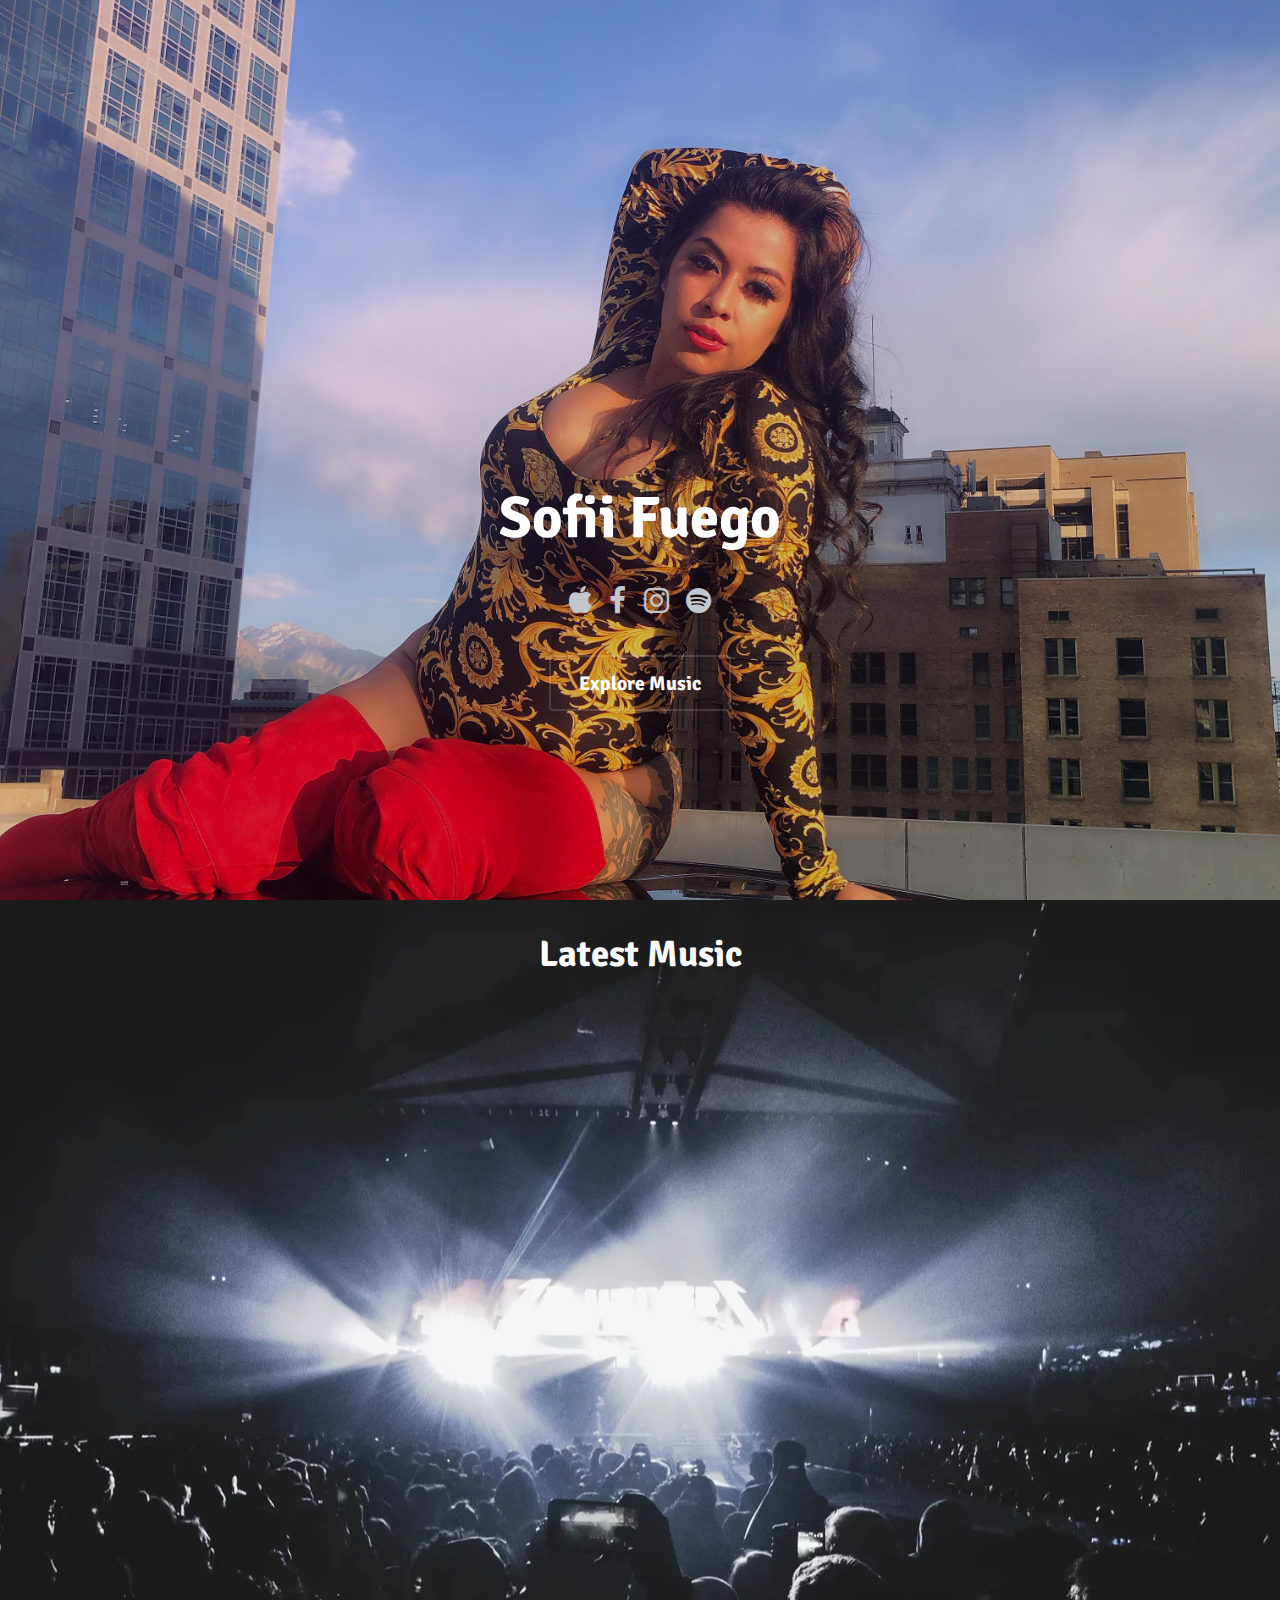
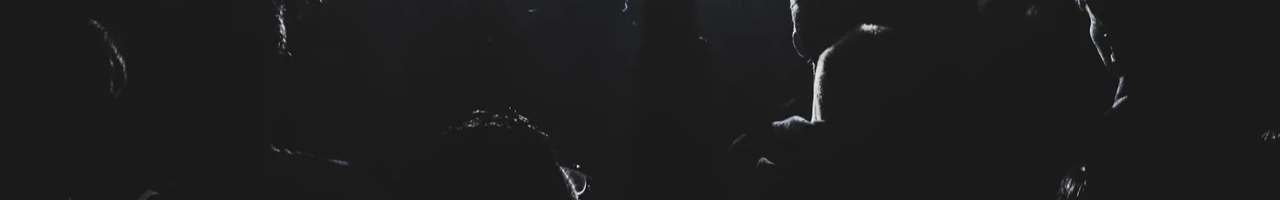
==== commit 125da7b5: "Socials fixed" ====
--- a/index.html
+++ b/index.html
@@ -28,10 +28,10 @@
 						<header>
 							<h1>Sofii Fuego</h1>
 							<ul class="icons">
-								<li><a href="#" class="icon fa-twitter"><span class="label">Twitter</span></a></li>
-								<li><a href="#" class="icon fa-facebook"><span class="label">Facebook</span></a></li>
-								<li><a href="#" class="icon fa-instagram"><span class="label">Instagram</span></a></li>
-								<li><a href="#" class="icon fa-snapchat"><span class="label">Snapchat</span></a></li>
+								<li><a href="https://music.apple.com/us/artist/sofiifuego/1477911585" class="icon fa-apple"><span class="label">Twitter</span></a></li>
+								<li><a href="https://www.facebook.com/sofiifuego" class="icon fa-facebook"><span class="label">Facebook</span></a></li>
+								<li><a href="https://www.instagram.com/sofiifuego/" class="icon fa-instagram"><span class="label">Instagram</span></a></li>
+								<li><a href="https://www.instagram.com/sofiifuego/" class="icon fa-spotify"><span class="label">Spotify</span></a></li>
 							</ul>
 						</header>
 						<a href="#section-2" class="button big alt scrolly">Explore Music</a>
--- a/assets/css/main.css
+++ b/assets/css/main.css
@@ -3665,7 +3665,7 @@
 		-webkit-justify-content: center;
 		-ms-justify-content: center;
 		justify-content: center;
-		background-image: url("../../images/banner.jpg");
+		background-image: url("../../images/banner.JPG");
 		background-position: center;
 		background-size: cover;
 		background-repeat: no-repeat;
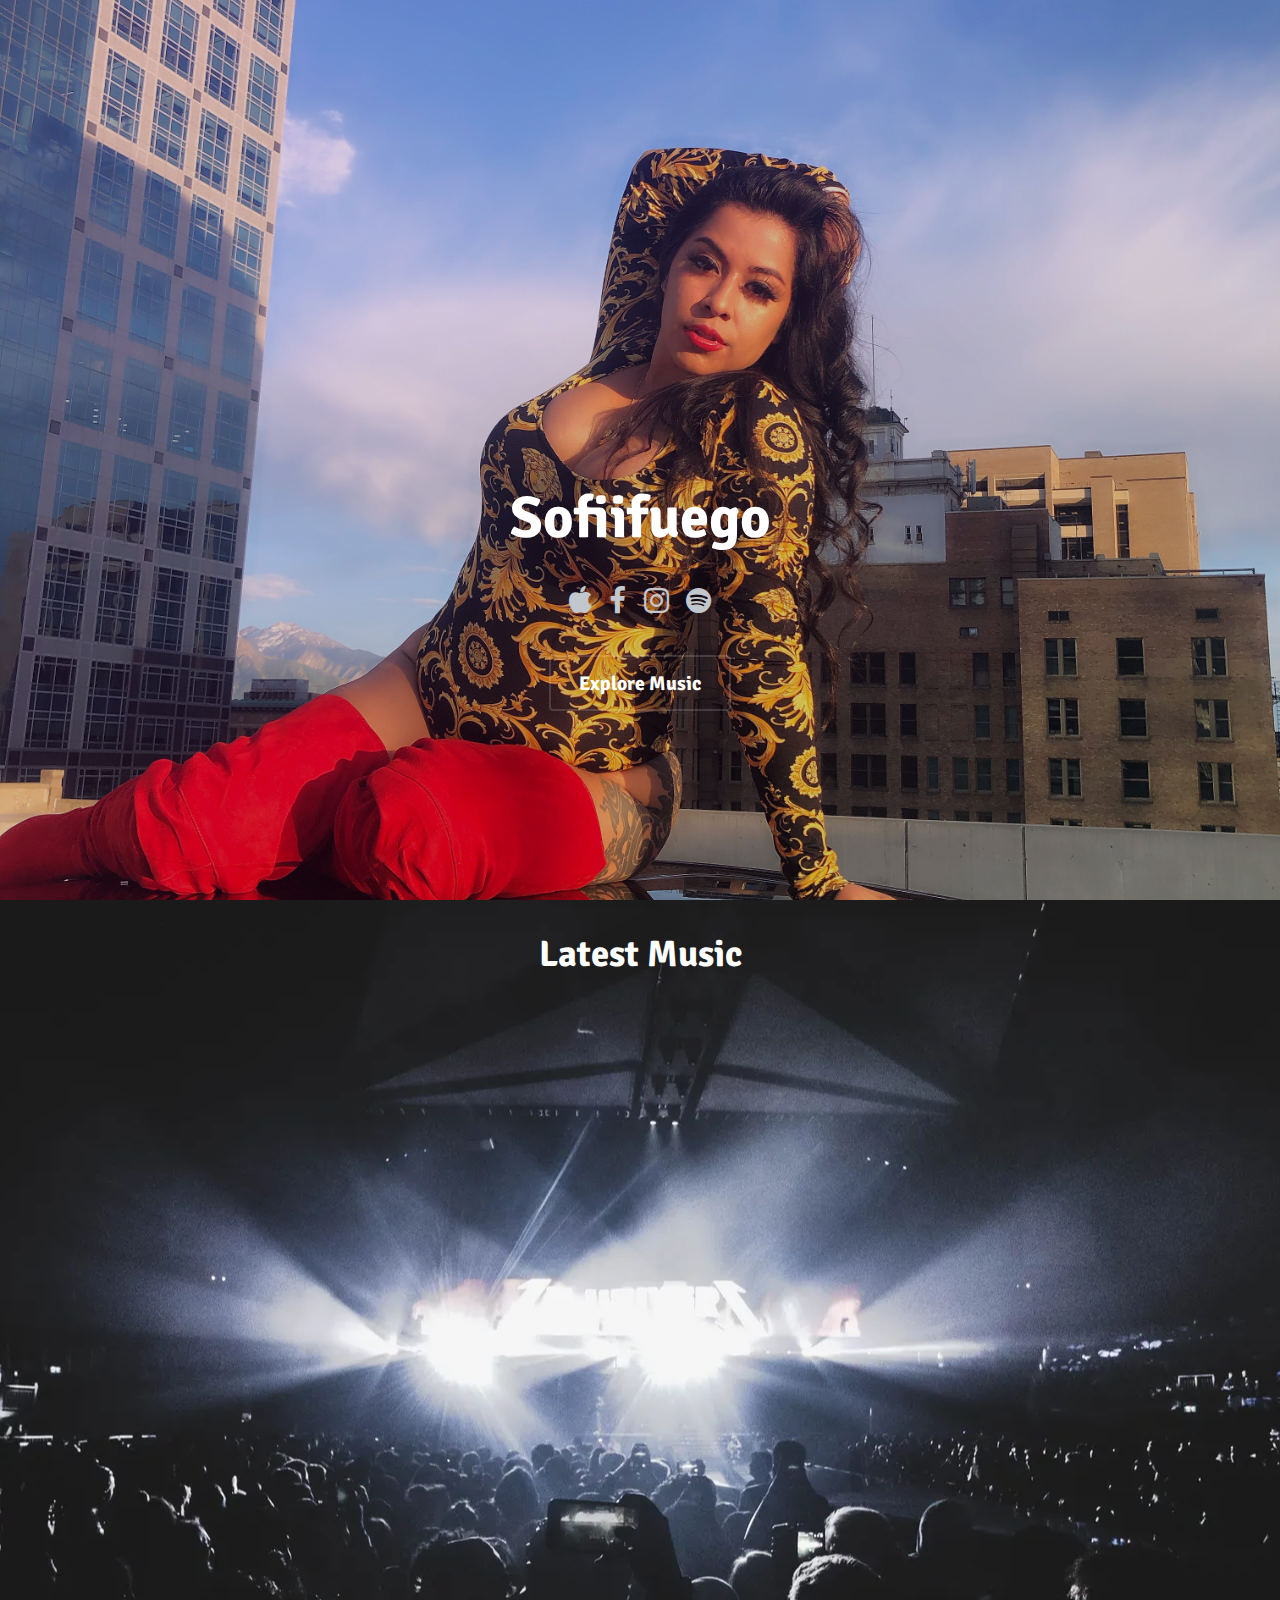
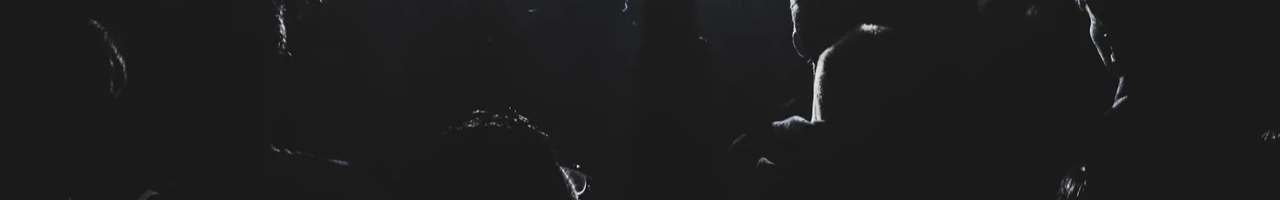
==== commit 3c14879b: "slight changes to spelling" ====
--- a/index.html
+++ b/index.html
@@ -6,7 +6,7 @@
 -->
 <html>
 	<head>
-		<title>Broadcast by TEMPLATED</title>
+		<title>Sofiifuego</title>
 		<meta charset="utf-8" />
 		<meta name="viewport" content="width=device-width, initial-scale=1" />
 		<link rel="stylesheet" href="assets/css/main.css" />
@@ -26,7 +26,7 @@
 				<section id="banner">
 					<div class="inner">
 						<header>
-							<h1>Sofii Fuego</h1>
+							<h1>Sofiifuego</h1>
 							<ul class="icons">
 								<li><a href="https://music.apple.com/us/artist/sofiifuego/1477911585" class="icon fa-apple"><span class="label">Twitter</span></a></li>
 								<li><a href="https://www.facebook.com/sofiifuego" class="icon fa-facebook"><span class="label">Facebook</span></a></li>
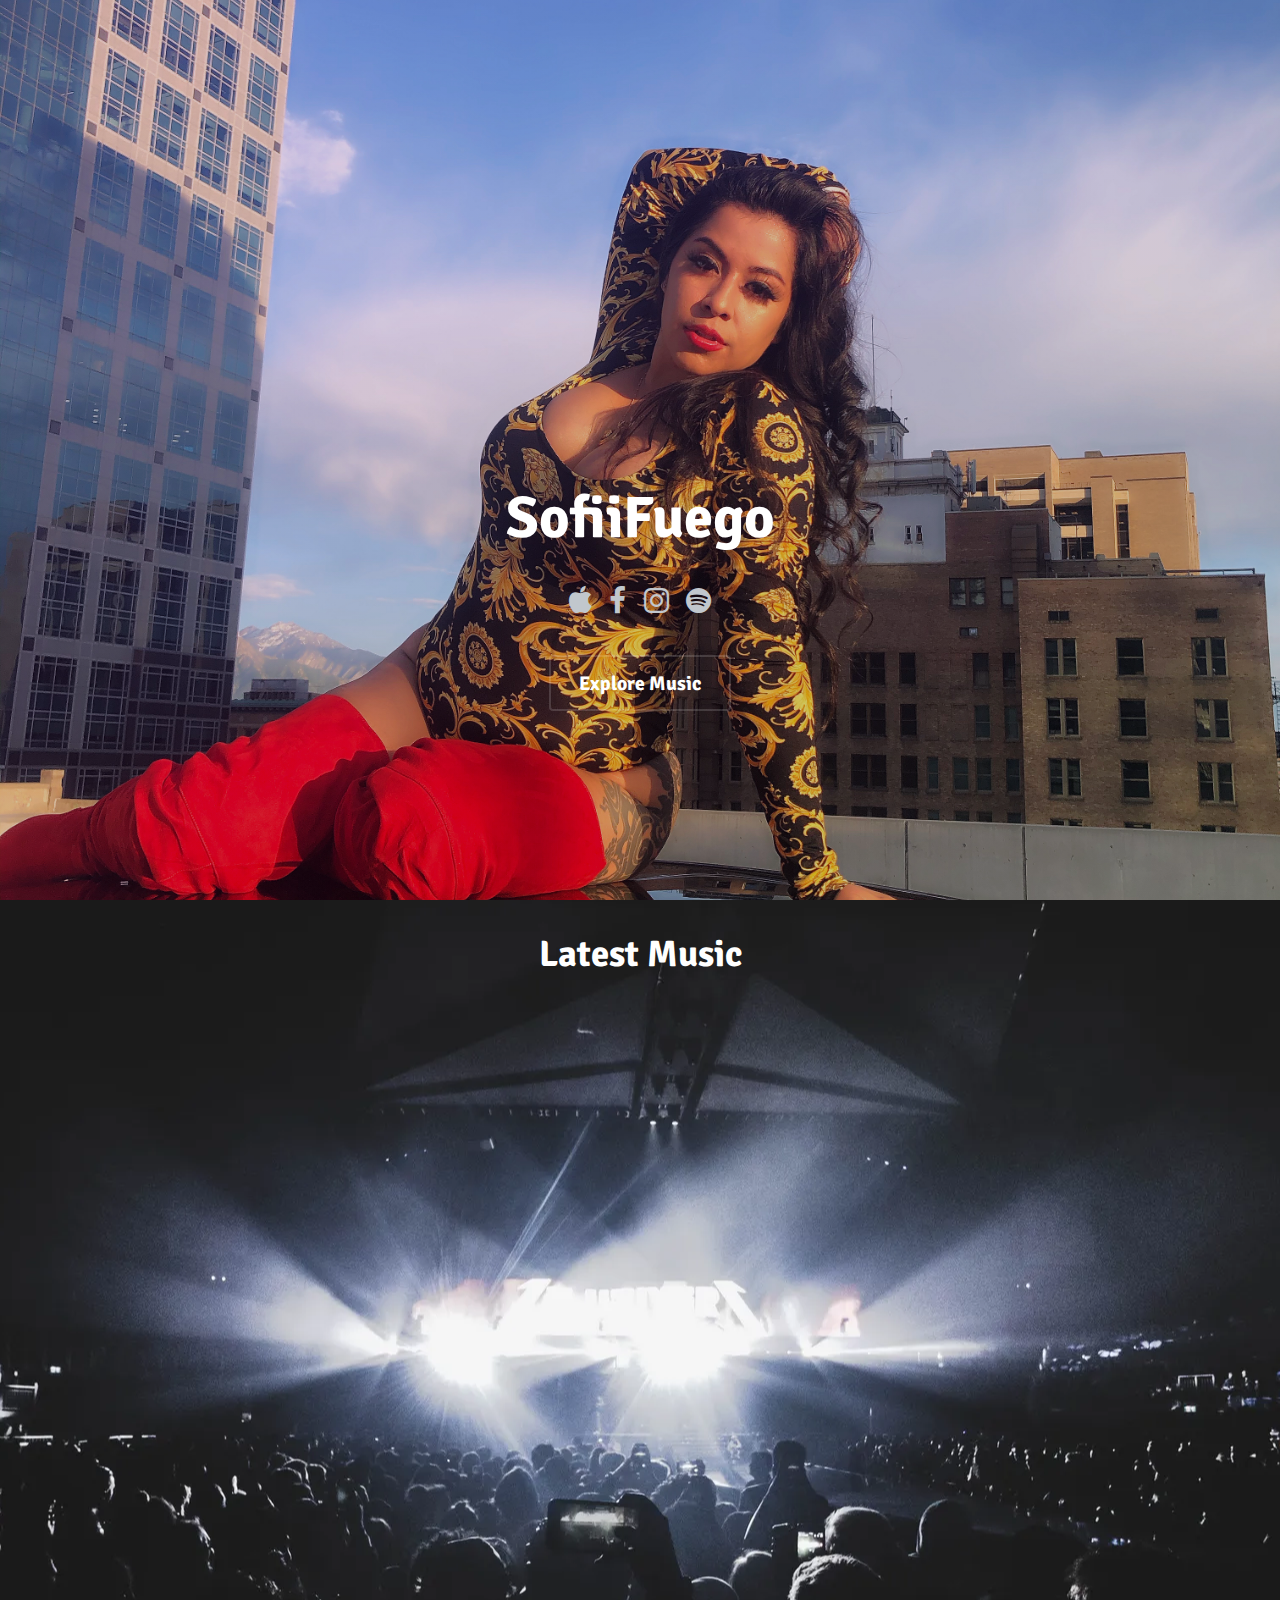
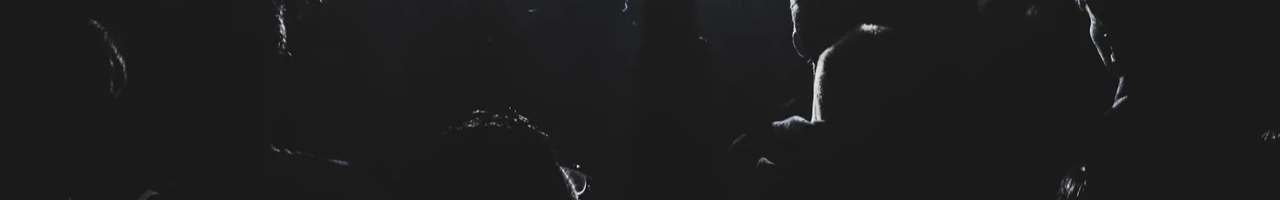
==== commit 635332a0: "Analytics added" ====
--- a/index.html
+++ b/index.html
@@ -26,12 +26,12 @@
 				<section id="banner">
 					<div class="inner">
 						<header>
-							<h1>Sofiifuego</h1>
+							<h1>SofiiFuego</h1>
 							<ul class="icons">
 								<li><a href="https://music.apple.com/us/artist/sofiifuego/1477911585" class="icon fa-apple"><span class="label">Twitter</span></a></li>
 								<li><a href="https://www.facebook.com/sofiifuego" class="icon fa-facebook"><span class="label">Facebook</span></a></li>
 								<li><a href="https://www.instagram.com/sofiifuego/" class="icon fa-instagram"><span class="label">Instagram</span></a></li>
-								<li><a href="https://www.instagram.com/sofiifuego/" class="icon fa-spotify"><span class="label">Spotify</span></a></li>
+								<li><a href="https://open.spotify.com/artist/4foQtJpogmEHvIqqZvQvp6?si=BnmScweMTAWp81IdnTDlzQ" class="icon fa-spotify"><span class="label">Spotify</span></a></li>
 							</ul>
 						</header>
 						<a href="#section-2" class="button big alt scrolly">Explore Music</a>
@@ -56,6 +56,16 @@
 			
 
 		<!-- Scripts -->
+		<!-- Global site tag (gtag.js) - Google Analytics -->
+<script async src="https://www.googletagmanager.com/gtag/js?id=UA-173977460-1"></script>
+<script>
+  window.dataLayer = window.dataLayer || [];
+  function gtag(){dataLayer.push(arguments);}
+  gtag('js', new Date());
+
+  gtag('config', 'UA-173977460-1');
+</script>
+
 			<script src="assets/js/jquery.min.js"></script>
 			<script src="assets/js/jquery.scrolly.min.js"></script>
 			<script src="assets/js/skel.min.js"></script>
